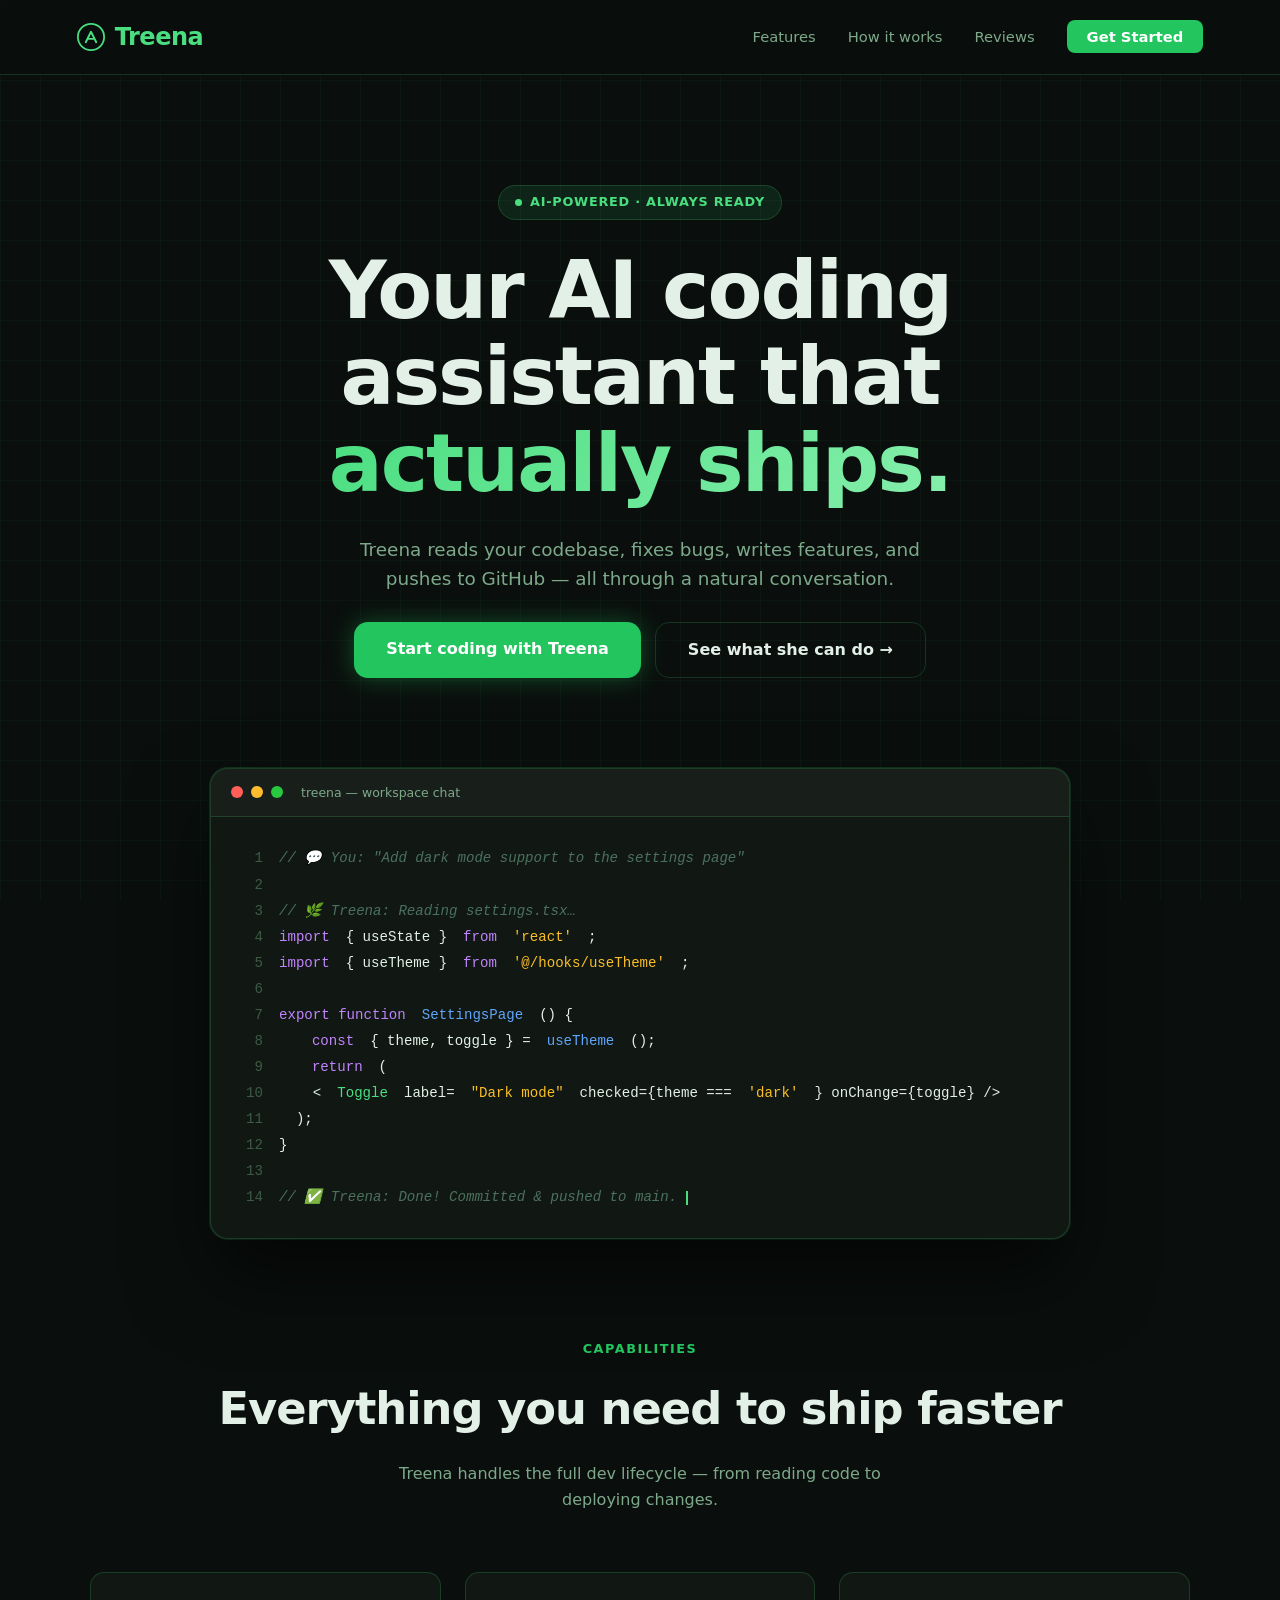
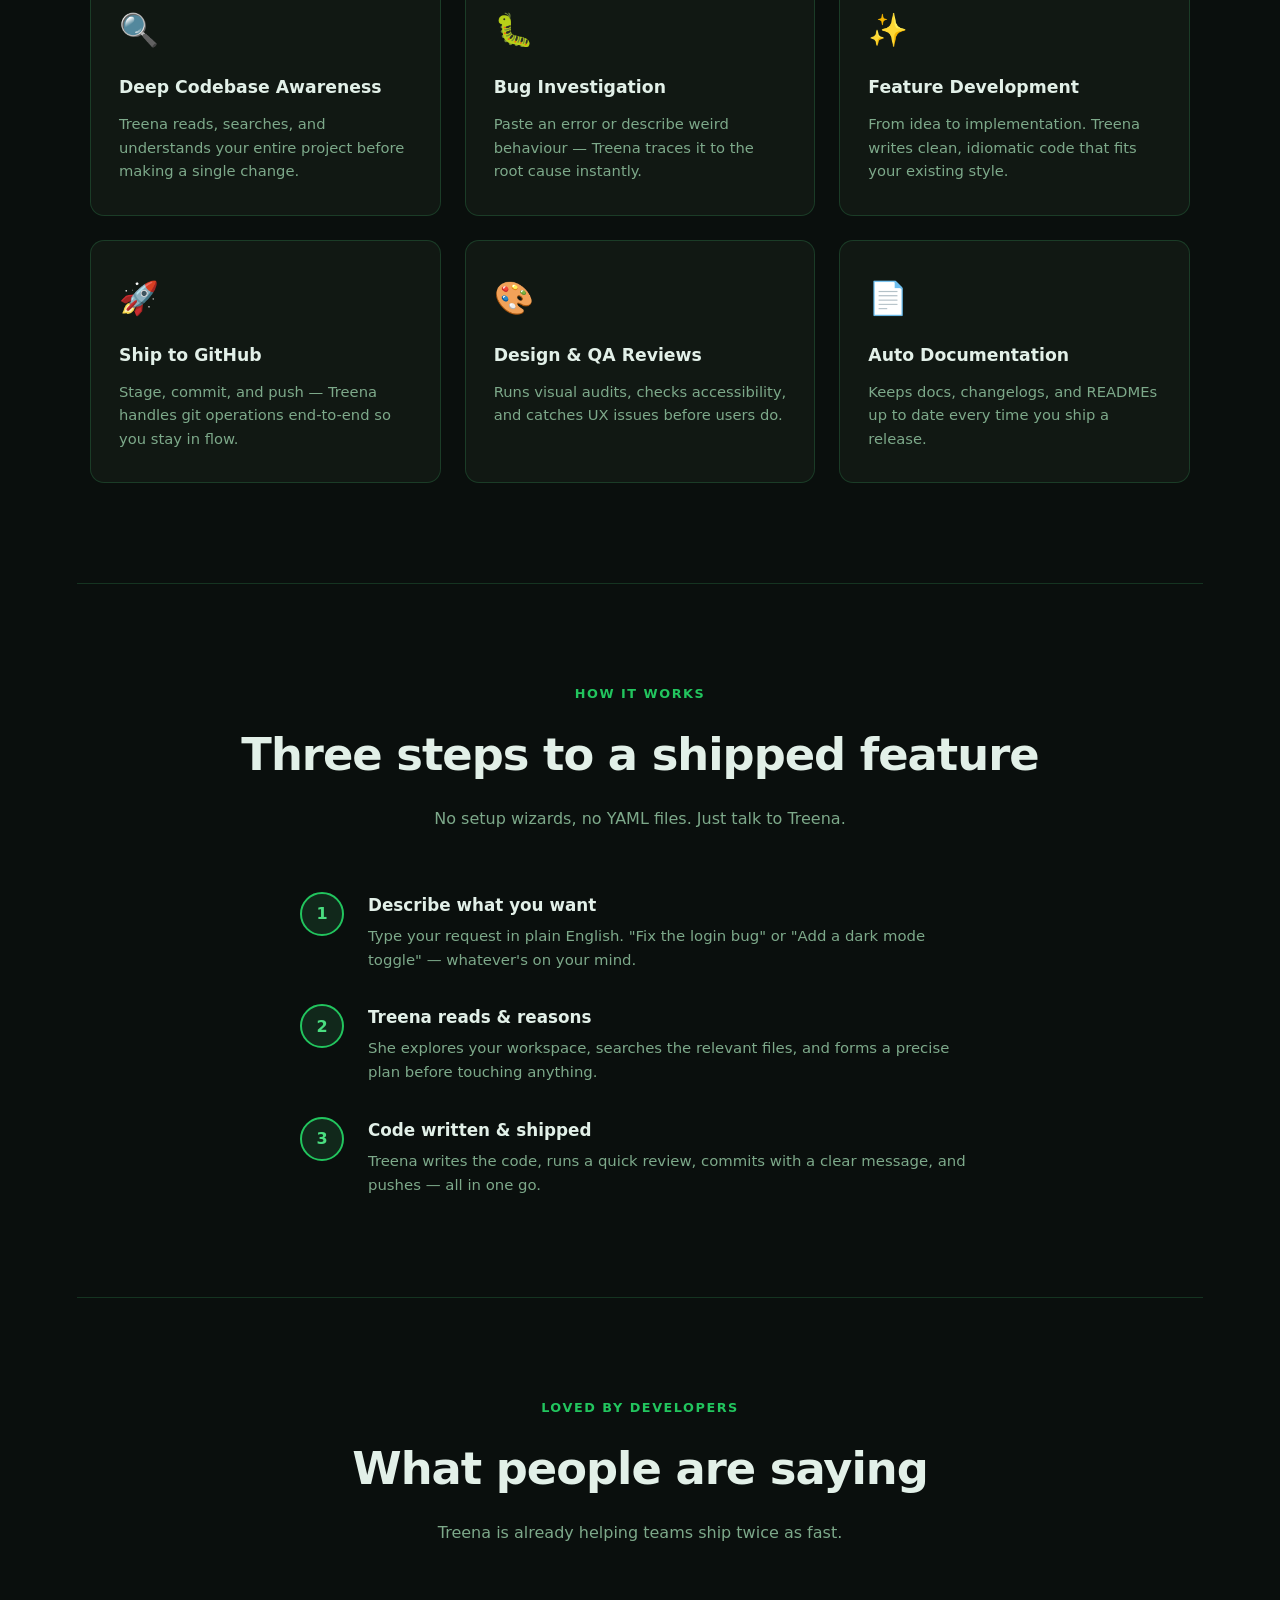
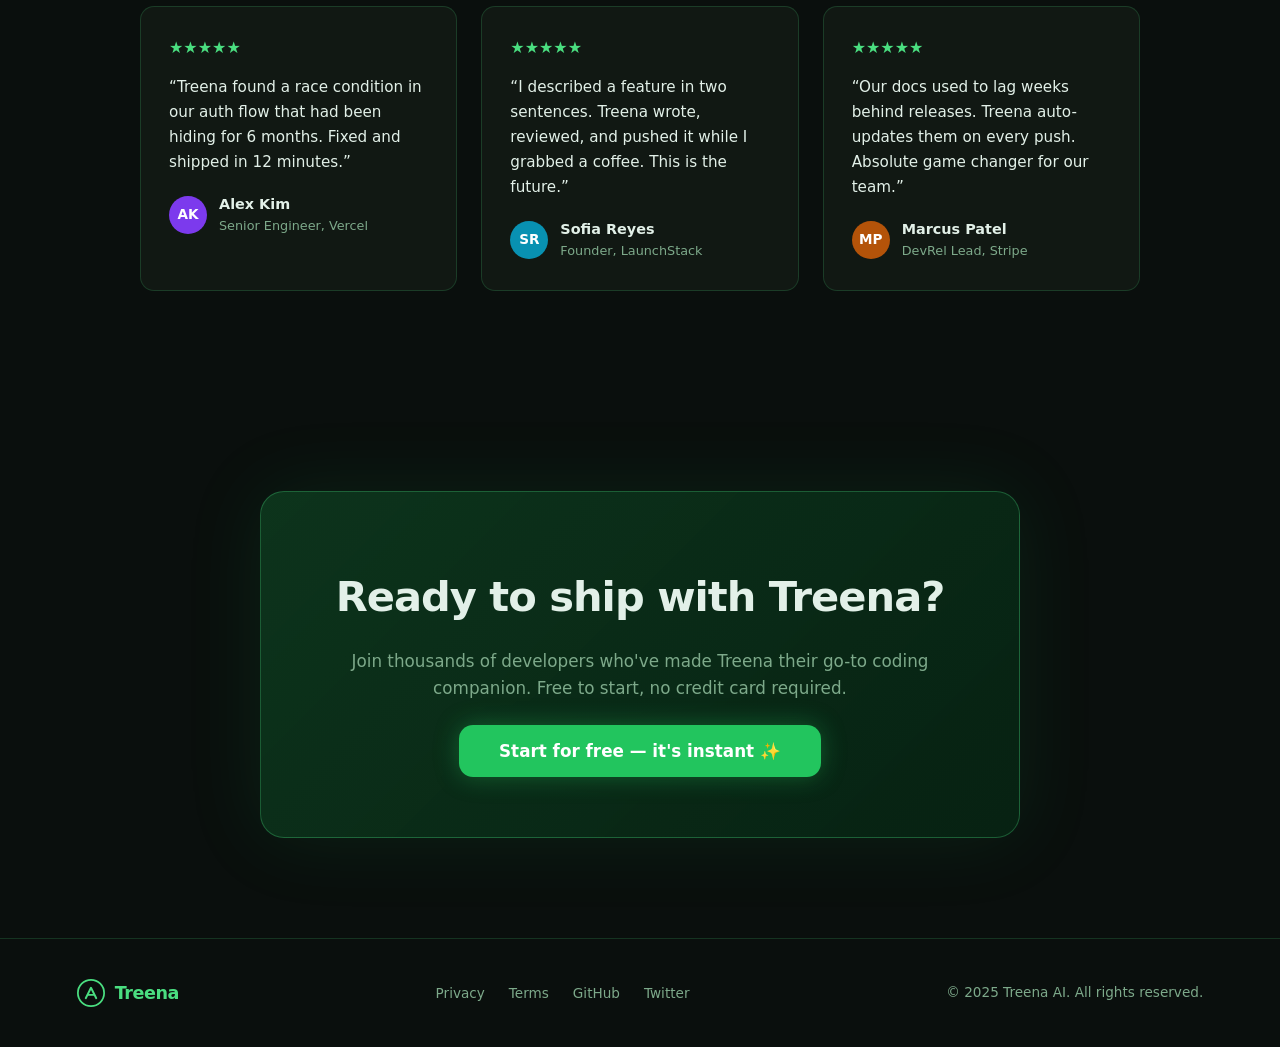
==== index.html @ bf53369d "treena: auto-save before session end" ====
<!DOCTYPE html>
<html lang="en">
<head>
  <meta charset="UTF-8" />
  <meta name="viewport" content="width=device-width, initial-scale=1.0" />
  <title>Treena — Your AI Coding Assistant</title>
  <style>
    /* ── Reset & Base ── */
    *, *::before, *::after { box-sizing: border-box; margin: 0; padding: 0; }

    :root {
      --green-400: #4ade80;
      --green-500: #22c55e;
      --green-600: #16a34a;
      --green-900: #052e16;
      --bg:        #0a0f0d;
      --surface:   #111813;
      --border:    rgba(74, 222, 128, 0.18);
      --text:      #e2f0e8;
      --muted:     #7da98a;
      --radius:    14px;
    }

    html { scroll-behavior: smooth; }

    body {
      font-family: 'Segoe UI', system-ui, -apple-system, sans-serif;
      background: var(--bg);
      color: var(--text);
      line-height: 1.6;
      overflow-x: hidden;
    }

    /* ── Animated background grid ── */
    body::before {
      content: '';
      position: fixed;
      inset: 0;
      background-image:
        linear-gradient(rgba(74,222,128,.04) 1px, transparent 1px),
        linear-gradient(90deg, rgba(74,222,128,.04) 1px, transparent 1px);
      background-size: 40px 40px;
      pointer-events: none;
      z-index: 0;
    }

    /* ── NAV ── */
    nav {
      position: sticky;
      top: 0;
      z-index: 100;
      display: flex;
      align-items: center;
      justify-content: space-between;
      padding: 18px 6vw;
      background: rgba(10,15,13,.85);
      backdrop-filter: blur(14px);
      border-bottom: 1px solid var(--border);
    }

    .logo {
      font-size: 1.5rem;
      font-weight: 800;
      letter-spacing: -0.5px;
      color: var(--green-400);
      display: flex;
      align-items: center;
      gap: 10px;
    }
    .logo svg { width: 28px; height: 28px; }

    nav ul {
      list-style: none;
      display: flex;
      gap: 2rem;
    }
    nav ul a {
      color: var(--muted);
      text-decoration: none;
      font-size: .92rem;
      transition: color .2s;
    }
    nav ul a:hover { color: var(--green-400); }

    .nav-cta {
      background: var(--green-500);
      color: #fff !important;
      padding: 8px 20px;
      border-radius: 8px;
      font-weight: 600;
      transition: background .2s !important;
    }
    .nav-cta:hover { background: var(--green-600) !important; color: #fff !important; }

    /* ── HERO ── */
    .hero {
      position: relative;
      z-index: 1;
      display: flex;
      flex-direction: column;
      align-items: center;
      text-align: center;
      padding: 110px 6vw 90px;
      gap: 28px;
    }

    .badge {
      display: inline-flex;
      align-items: center;
      gap: 8px;
      background: rgba(74,222,128,.1);
      border: 1px solid var(--border);
      color: var(--green-400);
      font-size: .8rem;
      font-weight: 600;
      letter-spacing: .06em;
      text-transform: uppercase;
      padding: 6px 16px;
      border-radius: 999px;
    }
    .badge-dot {
      width: 7px; height: 7px;
      background: var(--green-400);
      border-radius: 50%;
      animation: pulse 2s infinite;
    }

    @keyframes pulse {
      0%,100% { opacity: 1; transform: scale(1); }
      50%      { opacity: .5; transform: scale(1.4); }
    }

    h1 {
      font-size: clamp(2.6rem, 7vw, 5rem);
      font-weight: 900;
      line-height: 1.08;
      letter-spacing: -2px;
      max-width: 820px;
    }

    h1 .highlight {
      background: linear-gradient(135deg, var(--green-400), #86efac);
      -webkit-background-clip: text;
      -webkit-text-fill-color: transparent;
      background-clip: text;
    }

    .hero-sub {
      max-width: 560px;
      color: var(--muted);
      font-size: 1.15rem;
    }

    .hero-actions {
      display: flex;
      gap: 14px;
      flex-wrap: wrap;
      justify-content: center;
    }

    .btn-primary {
      background: var(--green-500);
      color: #fff;
      padding: 14px 32px;
      border-radius: var(--radius);
      font-size: 1rem;
      font-weight: 700;
      text-decoration: none;
      border: none;
      cursor: pointer;
      transition: background .2s, transform .15s;
      box-shadow: 0 0 24px rgba(34,197,94,.35);
    }
    .btn-primary:hover { background: var(--green-600); transform: translateY(-2px); }

    .btn-ghost {
      background: transparent;
      color: var(--text);
      padding: 14px 32px;
      border-radius: var(--radius);
      font-size: 1rem;
      font-weight: 600;
      text-decoration: none;
      border: 1px solid var(--border);
      cursor: pointer;
      transition: border-color .2s, color .2s;
    }
    .btn-ghost:hover { border-color: var(--green-400); color: var(--green-400); }

    /* ── CODE WINDOW ── */
    .code-window {
      position: relative;
      z-index: 1;
      margin: 0 6vw;
      background: var(--surface);
      border: 1px solid var(--border);
      border-radius: 18px;
      overflow: hidden;
      box-shadow: 0 40px 80px rgba(0,0,0,.6), 0 0 0 1px var(--border);
      max-width: 860px;
      margin-inline: auto;
    }

    .window-bar {
      display: flex;
      align-items: center;
      gap: 8px;
      padding: 14px 20px;
      background: rgba(255,255,255,.03);
      border-bottom: 1px solid var(--border);
    }
    .dot { width: 12px; height: 12px; border-radius: 50%; }
    .dot-red    { background: #ff5f57; }
    .dot-yellow { background: #febc2e; }
    .dot-green  { background: #28c840; }
    .window-title {
      margin-left: 10px;
      font-size: .78rem;
      color: var(--muted);
    }

    .code-body {
      padding: 28px 32px;
      font-family: 'Fira Code', 'Cascadia Code', 'Courier New', monospace;
      font-size: .88rem;
      line-height: 1.85;
      overflow-x: auto;
    }

    .line { display: flex; gap: 16px; }
    .ln   { color: #3d5a45; min-width: 20px; text-align: right; user-select: none; }
    .kw   { color: #c084fc; }
    .fn   { color: #60a5fa; }
    .str  { color: #fbbf24; }
    .cm   { color: #4b7060; font-style: italic; }
    .gr   { color: var(--green-400); }
    .tx   { color: var(--text); }

    /* Typing cursor on last line */
    .cursor {
      display: inline-block;
      width: 2px;
      height: 1em;
      background: var(--green-400);
      vertical-align: text-bottom;
      animation: blink .9s step-end infinite;
    }
    @keyframes blink { 0%,100%{opacity:1} 50%{opacity:0} }

    /* ── FEATURES ── */
    .section {
      position: relative;
      z-index: 1;
      padding: 100px 6vw;
    }

    .section-label {
      text-align: center;
      font-size: .8rem;
      font-weight: 700;
      letter-spacing: .12em;
      text-transform: uppercase;
      color: var(--green-500);
      margin-bottom: 14px;
    }

    h2 {
      text-align: center;
      font-size: clamp(1.8rem, 4vw, 2.8rem);
      font-weight: 800;
      letter-spacing: -1px;
      margin-bottom: 16px;
    }

    .section-sub {
      text-align: center;
      color: var(--muted);
      max-width: 520px;
      margin: 0 auto 60px;
    }

    .features-grid {
      display: grid;
      grid-template-columns: repeat(auto-fit, minmax(260px, 1fr));
      gap: 24px;
      max-width: 1100px;
      margin: 0 auto;
    }

    .card {
      background: var(--surface);
      border: 1px solid var(--border);
      border-radius: var(--radius);
      padding: 32px 28px;
      transition: border-color .25s, transform .25s;
    }
    .card:hover {
      border-color: rgba(74,222,128,.45);
      transform: translateY(-4px);
    }

    .card-icon {
      font-size: 2rem;
      margin-bottom: 18px;
      display: block;
    }

    .card h3 {
      font-size: 1.08rem;
      font-weight: 700;
      margin-bottom: 10px;
    }

    .card p {
      color: var(--muted);
      font-size: .92rem;
    }

    /* ── HOW IT WORKS ── */
    .steps {
      display: flex;
      flex-direction: column;
      gap: 32px;
      max-width: 680px;
      margin: 0 auto;
    }

    .step {
      display: flex;
      gap: 24px;
      align-items: flex-start;
    }

    .step-num {
      flex-shrink: 0;
      width: 44px; height: 44px;
      border-radius: 50%;
      background: rgba(74,222,128,.12);
      border: 2px solid var(--green-500);
      color: var(--green-400);
      font-weight: 800;
      font-size: 1rem;
      display: flex;
      align-items: center;
      justify-content: center;
    }

    .step-content h3 { font-size: 1.05rem; font-weight: 700; margin-bottom: 6px; }
    .step-content p  { color: var(--muted); font-size: .93rem; }

    /* ── TESTIMONIALS ── */
    .testimonials-grid {
      display: grid;
      grid-template-columns: repeat(auto-fit, minmax(280px, 1fr));
      gap: 24px;
      max-width: 1000px;
      margin: 0 auto;
    }

    .testimonial {
      background: var(--surface);
      border: 1px solid var(--border);
      border-radius: var(--radius);
      padding: 28px;
    }

    .stars { color: var(--green-400); font-size: 1rem; margin-bottom: 14px; }

    .testimonial q {
      color: var(--text);
      font-size: .95rem;
      line-height: 1.65;
      display: block;
      margin-bottom: 18px;
    }

    .author {
      display: flex;
      align-items: center;
      gap: 12px;
    }

    .avatar {
      width: 38px; height: 38px;
      border-radius: 50%;
      display: flex;
      align-items: center;
      justify-content: center;
      font-weight: 700;
      font-size: .85rem;
      flex-shrink: 0;
    }
    .av-a { background: #7c3aed; color: #fff; }
    .av-b { background: #0891b2; color: #fff; }
    .av-c { background: #b45309; color: #fff; }

    .author-info .name  { font-weight: 700; font-size: .9rem; }
    .author-info .role  { color: var(--muted); font-size: .8rem; }

    /* ── CTA BANNER ── */
    .cta-section {
      position: relative;
      z-index: 1;
      padding: 100px 6vw;
    }

    .cta-box {
      background: linear-gradient(135deg, rgba(22,163,74,.25), rgba(5,46,22,.6));
      border: 1px solid rgba(74,222,128,.3);
      border-radius: 24px;
      padding: 72px 48px;
      text-align: center;
      max-width: 760px;
      margin: 0 auto;
      box-shadow: 0 0 80px rgba(34,197,94,.1);
    }

    .cta-box h2 {
      font-size: clamp(1.8rem, 4vw, 2.6rem);
      margin-bottom: 18px;
    }

    .cta-box p { color: var(--muted); margin-bottom: 36px; font-size: 1.05rem; }

    /* ── FOOTER ── */
    footer {
      position: relative;
      z-index: 1;
      border-top: 1px solid var(--border);
      padding: 40px 6vw;
      display: flex;
      align-items: center;
      justify-content: space-between;
      flex-wrap: wrap;
      gap: 16px;
    }

    footer .logo { font-size: 1.1rem; }
    footer p { color: var(--muted); font-size: .85rem; }

    .footer-links {
      display: flex;
      gap: 1.5rem;
      list-style: none;
    }
    .footer-links a { color: var(--muted); text-decoration: none; font-size: .85rem; }
    .footer-links a:hover { color: var(--green-400); }

    /* ── Divider ── */
    .divider {
      height: 1px;
      background: var(--border);
      margin: 0 6vw;
      position: relative;
      z-index: 1;
    }

    /* ── Responsive ── */
    @media (max-width: 600px) {
      nav ul { display: none; }
      .cta-box { padding: 48px 24px; }
      .step { flex-direction: column; gap: 12px; }
    }
  </style>
</head>
<body>

  <!-- NAV -->
  <nav>
    <div class="logo">
      <svg viewBox="0 0 32 32" fill="none" xmlns="http://www.w3.org/2000/svg">
        <circle cx="16" cy="16" r="15" stroke="#4ade80" stroke-width="2"/>
        <path d="M10 22 L16 10 L22 22" stroke="#4ade80" stroke-width="2.2" stroke-linecap="round" stroke-linejoin="round"/>
        <path d="M12.5 18 H19.5" stroke="#4ade80" stroke-width="2" stroke-linecap="round"/>
      </svg>
      Treena
    </div>
    <ul>
      <li><a href="#features">Features</a></li>
      <li><a href="#how">How it works</a></li>
      <li><a href="#testimonials">Reviews</a></li>
      <li><a href="#cta" class="nav-cta">Get Started</a></li>
    </ul>
  </nav>

  <!-- HERO -->
  <section class="hero">
    <div class="badge">
      <span class="badge-dot"></span>
      AI-Powered · Always Ready
    </div>

    <h1>
      Your AI coding<br/>
      assistant that<br/>
      <span class="highlight">actually ships.</span>
    </h1>

    <p class="hero-sub">
      Treena reads your codebase, fixes bugs, writes features, and pushes to GitHub — all through a natural conversation.
    </p>

    <div class="hero-actions">
      <a href="#cta" class="btn-primary">Start coding with Treena</a>
      <a href="#features" class="btn-ghost">See what she can do →</a>
    </div>
  </section>

  <!-- CODE WINDOW -->
  <div class="code-window">
    <div class="window-bar">
      <span class="dot dot-red"></span>
      <span class="dot dot-yellow"></span>
      <span class="dot dot-green"></span>
      <span class="window-title">treena — workspace chat</span>
    </div>
    <div class="code-body">
      <div class="line"><span class="ln">1</span><span class="cm">// 💬 You: "Add dark mode support to the settings page"</span></div>
      <div class="line"><span class="ln">2</span><span class="tx">&nbsp;</span></div>
      <div class="line"><span class="ln">3</span><span class="cm">// 🌿 Treena: Reading settings.tsx…</span></div>
      <div class="line"><span class="ln">4</span><span class="kw">import </span><span class="tx">{ useState } </span><span class="kw">from </span><span class="str">'react'</span><span class="tx">;</span></div>
      <div class="line"><span class="ln">5</span><span class="kw">import </span><span class="tx">{ useTheme } </span><span class="kw">from </span><span class="str">'@/hooks/useTheme'</span><span class="tx">;</span></div>
      <div class="line"><span class="ln">6</span><span class="tx">&nbsp;</span></div>
      <div class="line"><span class="ln">7</span><span class="kw">export function </span><span class="fn">SettingsPage</span><span class="tx">() {</span></div>
      <div class="line"><span class="ln">8</span><span class="tx">&nbsp;&nbsp;</span><span class="kw">const </span><span class="tx">{ theme, toggle } = </span><span class="fn">useTheme</span><span class="tx">();</span></div>
      <div class="line"><span class="ln">9</span><span class="tx">&nbsp;&nbsp;</span><span class="kw">return </span><span class="tx">(</span></div>
      <div class="line"><span class="ln">10</span><span class="tx">&nbsp;&nbsp;&nbsp;&nbsp;&lt;</span><span class="gr">Toggle</span><span class="tx"> label=</span><span class="str">"Dark mode"</span><span class="tx"> checked={theme === </span><span class="str">'dark'</span><span class="tx">} onChange={toggle} /&gt;</span></div>
      <div class="line"><span class="ln">11</span><span class="tx">&nbsp;&nbsp;);</span></div>
      <div class="line"><span class="ln">12</span><span class="tx">}</span></div>
      <div class="line"><span class="ln">13</span><span class="tx">&nbsp;</span></div>
      <div class="line"><span class="ln">14</span><span class="cm">// ✅ Treena: Done! Committed & pushed to main. <span class="cursor"></span></span></div>
    </div>
  </div>

  <!-- FEATURES -->
  <section class="section" id="features">
    <div class="section-label">Capabilities</div>
    <h2>Everything you need to ship faster</h2>
    <p class="section-sub">Treena handles the full dev lifecycle — from reading code to deploying changes.</p>

    <div class="features-grid">
      <div class="card">
        <span class="card-icon">🔍</span>
        <h3>Deep Codebase Awareness</h3>
        <p>Treena reads, searches, and understands your entire project before making a single change.</p>
      </div>
      <div class="card">
        <span class="card-icon">🐛</span>
        <h3>Bug Investigation</h3>
        <p>Paste an error or describe weird behaviour — Treena traces it to the root cause instantly.</p>
      </div>
      <div class="card">
        <span class="card-icon">✨</span>
        <h3>Feature Development</h3>
        <p>From idea to implementation. Treena writes clean, idiomatic code that fits your existing style.</p>
      </div>
      <div class="card">
        <span class="card-icon">🚀</span>
        <h3>Ship to GitHub</h3>
        <p>Stage, commit, and push — Treena handles git operations end-to-end so you stay in flow.</p>
      </div>
      <div class="card">
        <span class="card-icon">🎨</span>
        <h3>Design & QA Reviews</h3>
        <p>Runs visual audits, checks accessibility, and catches UX issues before users do.</p>
      </div>
      <div class="card">
        <span class="card-icon">📄</span>
        <h3>Auto Documentation</h3>
        <p>Keeps docs, changelogs, and READMEs up to date every time you ship a release.</p>
      </div>
    </div>
  </section>

  <div class="divider"></div>

  <!-- HOW IT WORKS -->
  <section class="section" id="how">
    <div class="section-label">How it works</div>
    <h2>Three steps to a shipped feature</h2>
    <p class="section-sub">No setup wizards, no YAML files. Just talk to Treena.</p>

    <div class="steps">
      <div class="step">
        <div class="step-num">1</div>
        <div class="step-content">
          <h3>Describe what you want</h3>
          <p>Type your request in plain English. "Fix the login bug" or "Add a dark mode toggle" — whatever's on your mind.</p>
        </div>
      </div>
      <div class="step">
        <div class="step-num">2</div>
        <div class="step-content">
          <h3>Treena reads & reasons</h3>
          <p>She explores your workspace, searches the relevant files, and forms a precise plan before touching anything.</p>
        </div>
      </div>
      <div class="step">
        <div class="step-num">3</div>
        <div class="step-content">
          <h3>Code written & shipped</h3>
          <p>Treena writes the code, runs a quick review, commits with a clear message, and pushes — all in one go.</p>
        </div>
      </div>
    </div>
  </section>

  <div class="divider"></div>

  <!-- TESTIMONIALS -->
  <section class="section" id="testimonials">
    <div class="section-label">Loved by developers</div>
    <h2>What people are saying</h2>
    <p class="section-sub">Treena is already helping teams ship twice as fast.</p>

    <div class="testimonials-grid">
      <div class="testimonial">
        <div class="stars">★★★★★</div>
        <q>Treena found a race condition in our auth flow that had been hiding for 6 months. Fixed and shipped in 12 minutes.</q>
        <div class="author">
          <div class="avatar av-a">AK</div>
          <div class="author-info">
            <div class="name">Alex Kim</div>
            <div class="role">Senior Engineer, Vercel</div>
          </div>
        </div>
      </div>
      <div class="testimonial">
        <div class="stars">★★★★★</div>
        <q>I described a feature in two sentences. Treena wrote, reviewed, and pushed it while I grabbed a coffee. This is the future.</q>
        <div class="author">
          <div class="avatar av-b">SR</div>
          <div class="author-info">
            <div class="name">Sofia Reyes</div>
            <div class="role">Founder, LaunchStack</div>
          </div>
        </div>
      </div>
      <div class="testimonial">
        <div class="stars">★★★★★</div>
        <q>Our docs used to lag weeks behind releases. Treena auto-updates them on every push. Absolute game changer for our team.</q>
        <div class="author">
          <div class="avatar av-c">MP</div>
          <div class="author-info">
            <div class="name">Marcus Patel</div>
            <div class="role">DevRel Lead, Stripe</div>
          </div>
        </div>
      </div>
    </div>
  </section>

  <!-- CTA -->
  <section class="cta-section" id="cta">
    <div class="cta-box">
      <h2>Ready to ship with Treena?</h2>
      <p>Join thousands of developers who've made Treena their go-to coding companion. Free to start, no credit card required.</p>
      <a href="#" class="btn-primary" style="font-size:1.05rem; padding: 16px 40px;">
        Start for free — it's instant ✨
      </a>
    </div>
  </section>

  <!-- FOOTER -->
  <footer>
    <div class="logo">
      <svg viewBox="0 0 32 32" fill="none" xmlns="http://www.w3.org/2000/svg">
        <circle cx="16" cy="16" r="15" stroke="#4ade80" stroke-width="2"/>
        <path d="M10 22 L16 10 L22 22" stroke="#4ade80" stroke-width="2.2" stroke-linecap="round" stroke-linejoin="round"/>
        <path d="M12.5 18 H19.5" stroke="#4ade80" stroke-width="2" stroke-linecap="round"/>
      </svg>
      Treena
    </div>
    <ul class="footer-links">
      <li><a href="#">Privacy</a></li>
      <li><a href="#">Terms</a></li>
      <li><a href="#">GitHub</a></li>
      <li><a href="#">Twitter</a></li>
    </ul>
    <p>© 2025 Treena AI. All rights reserved.</p>
  </footer>

</body>
</html>
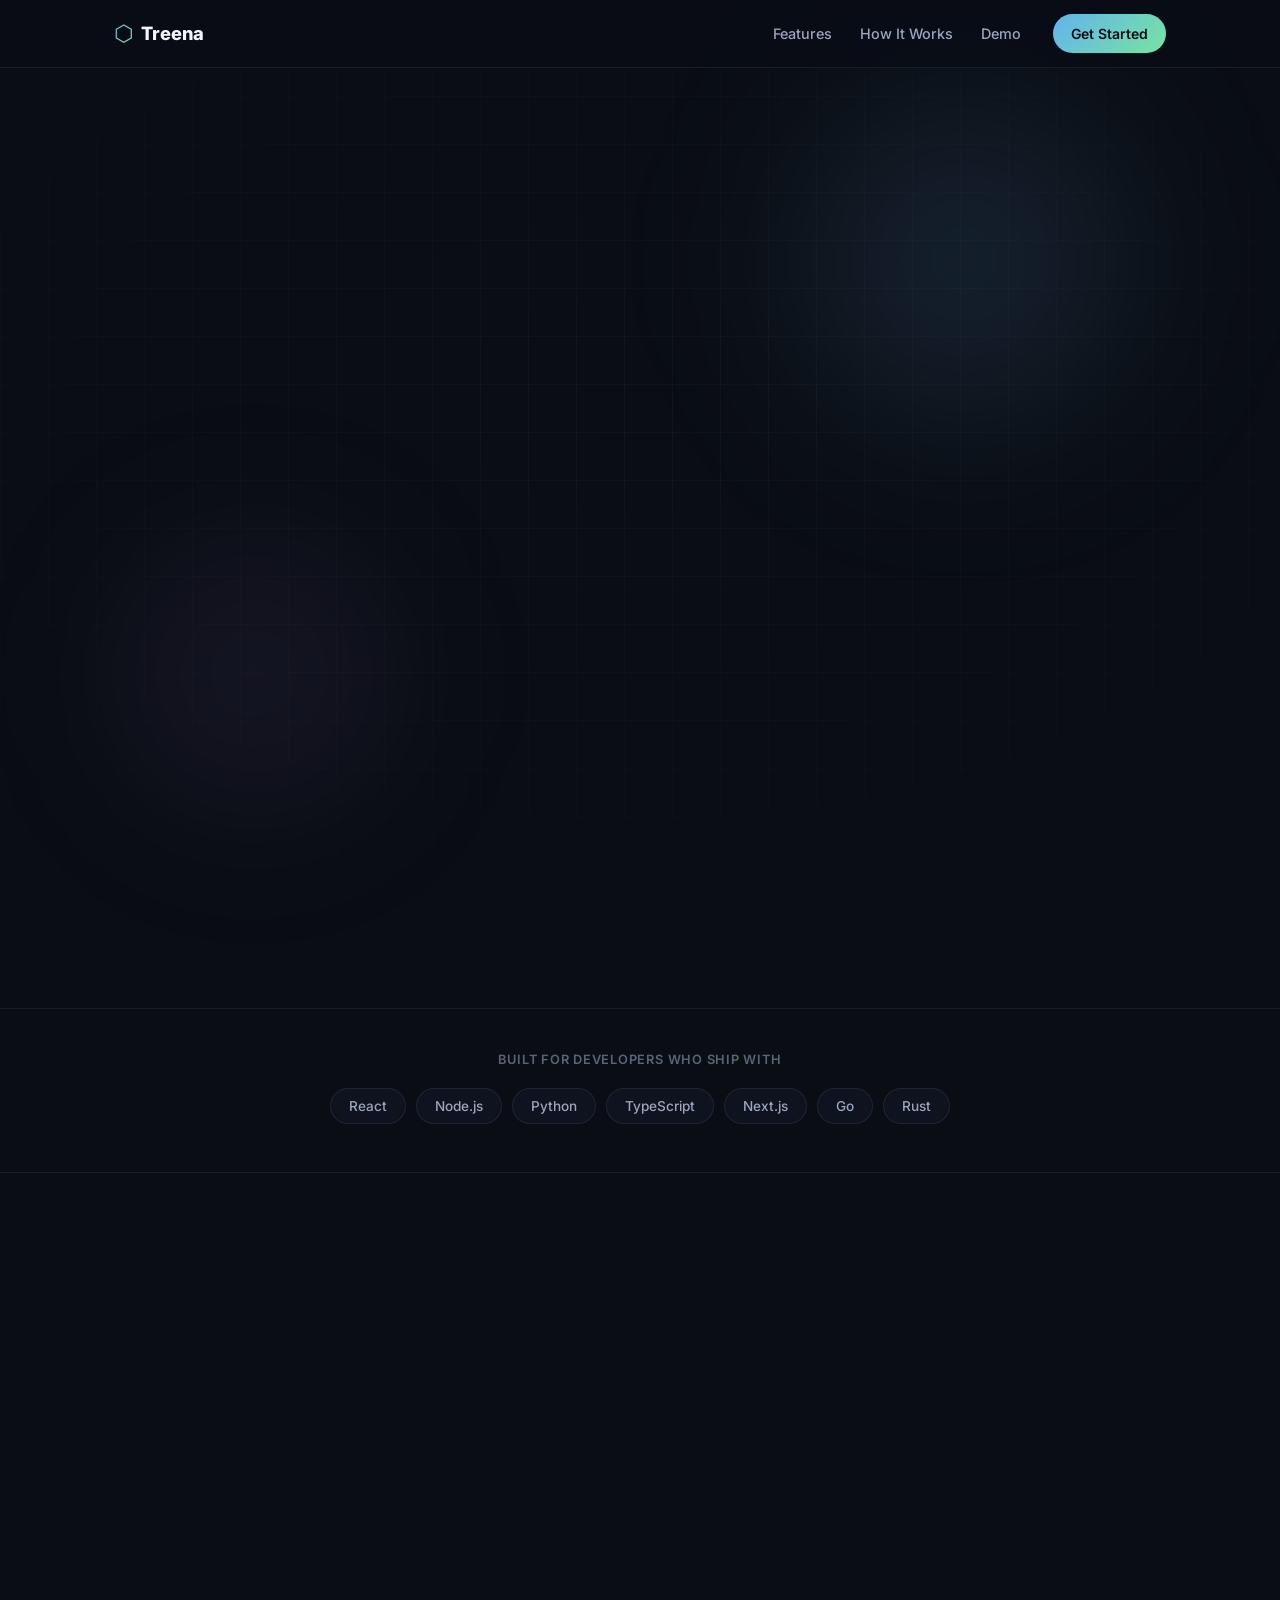
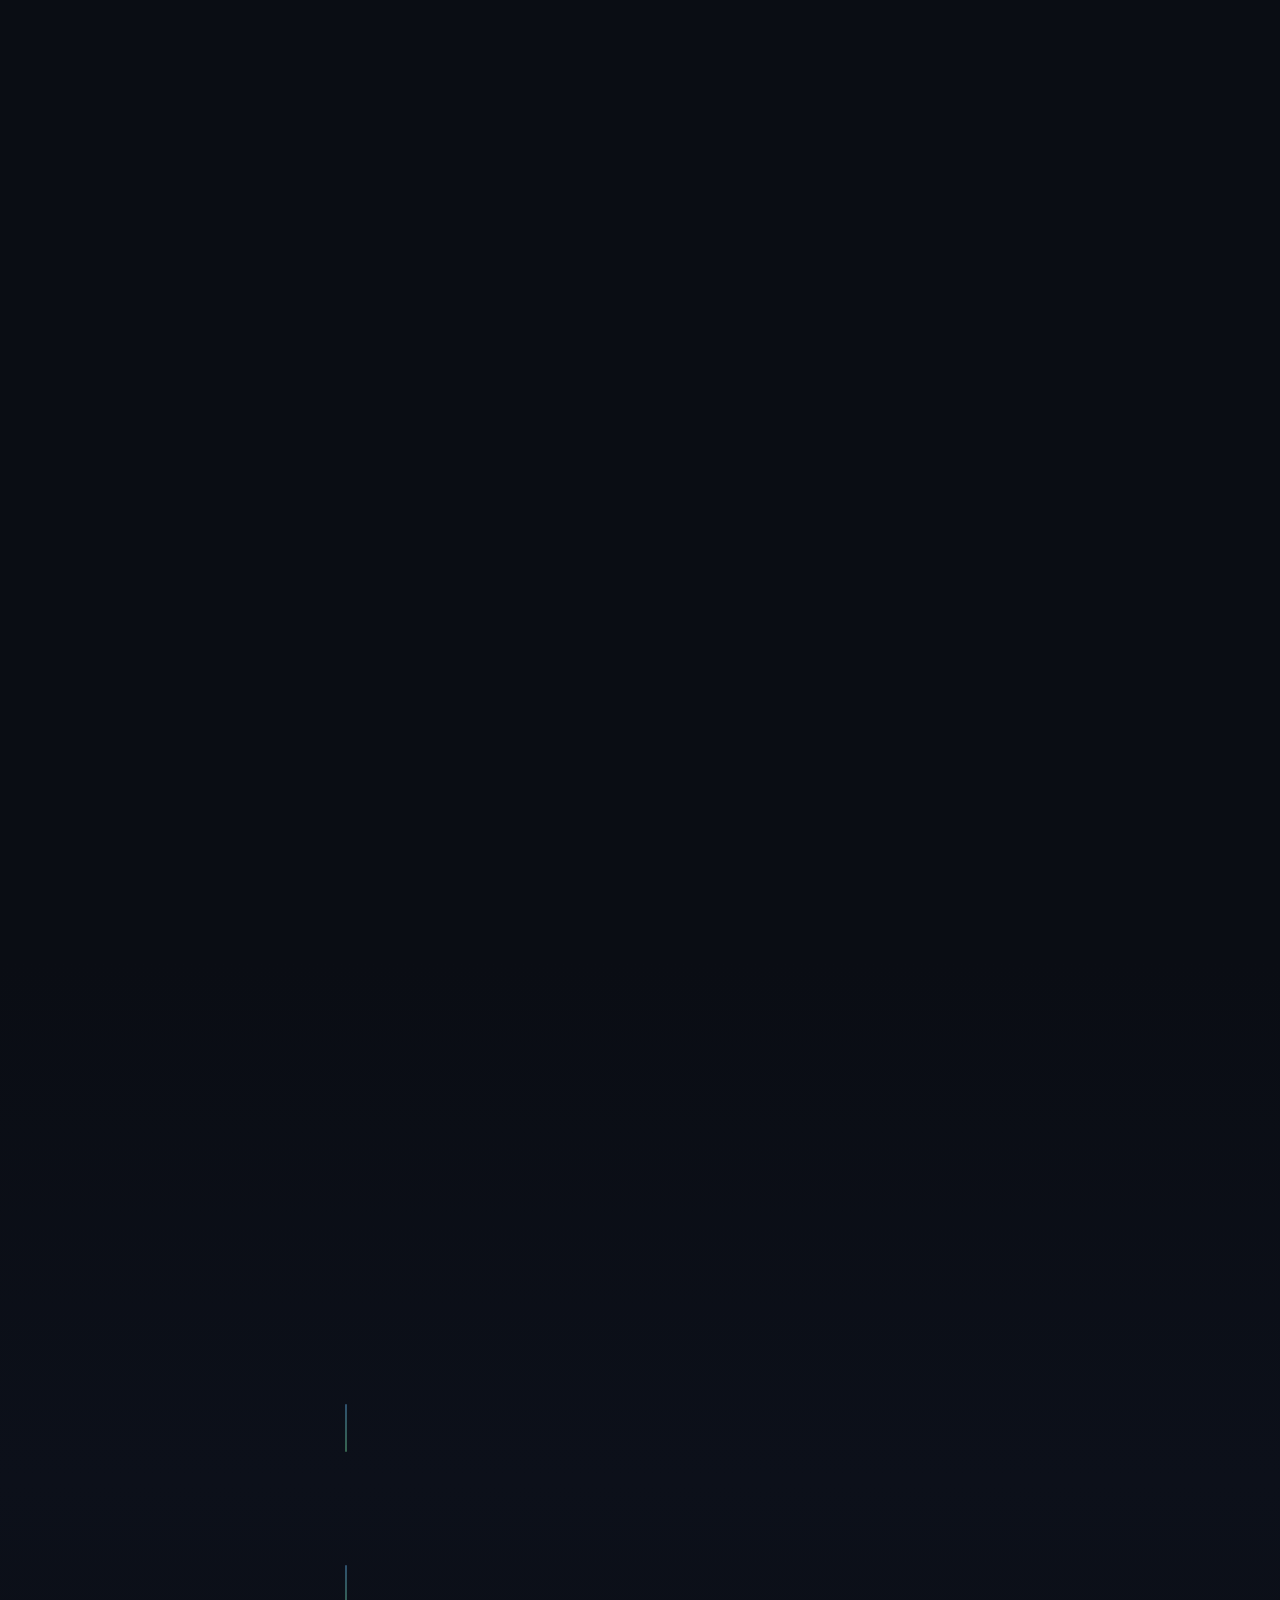
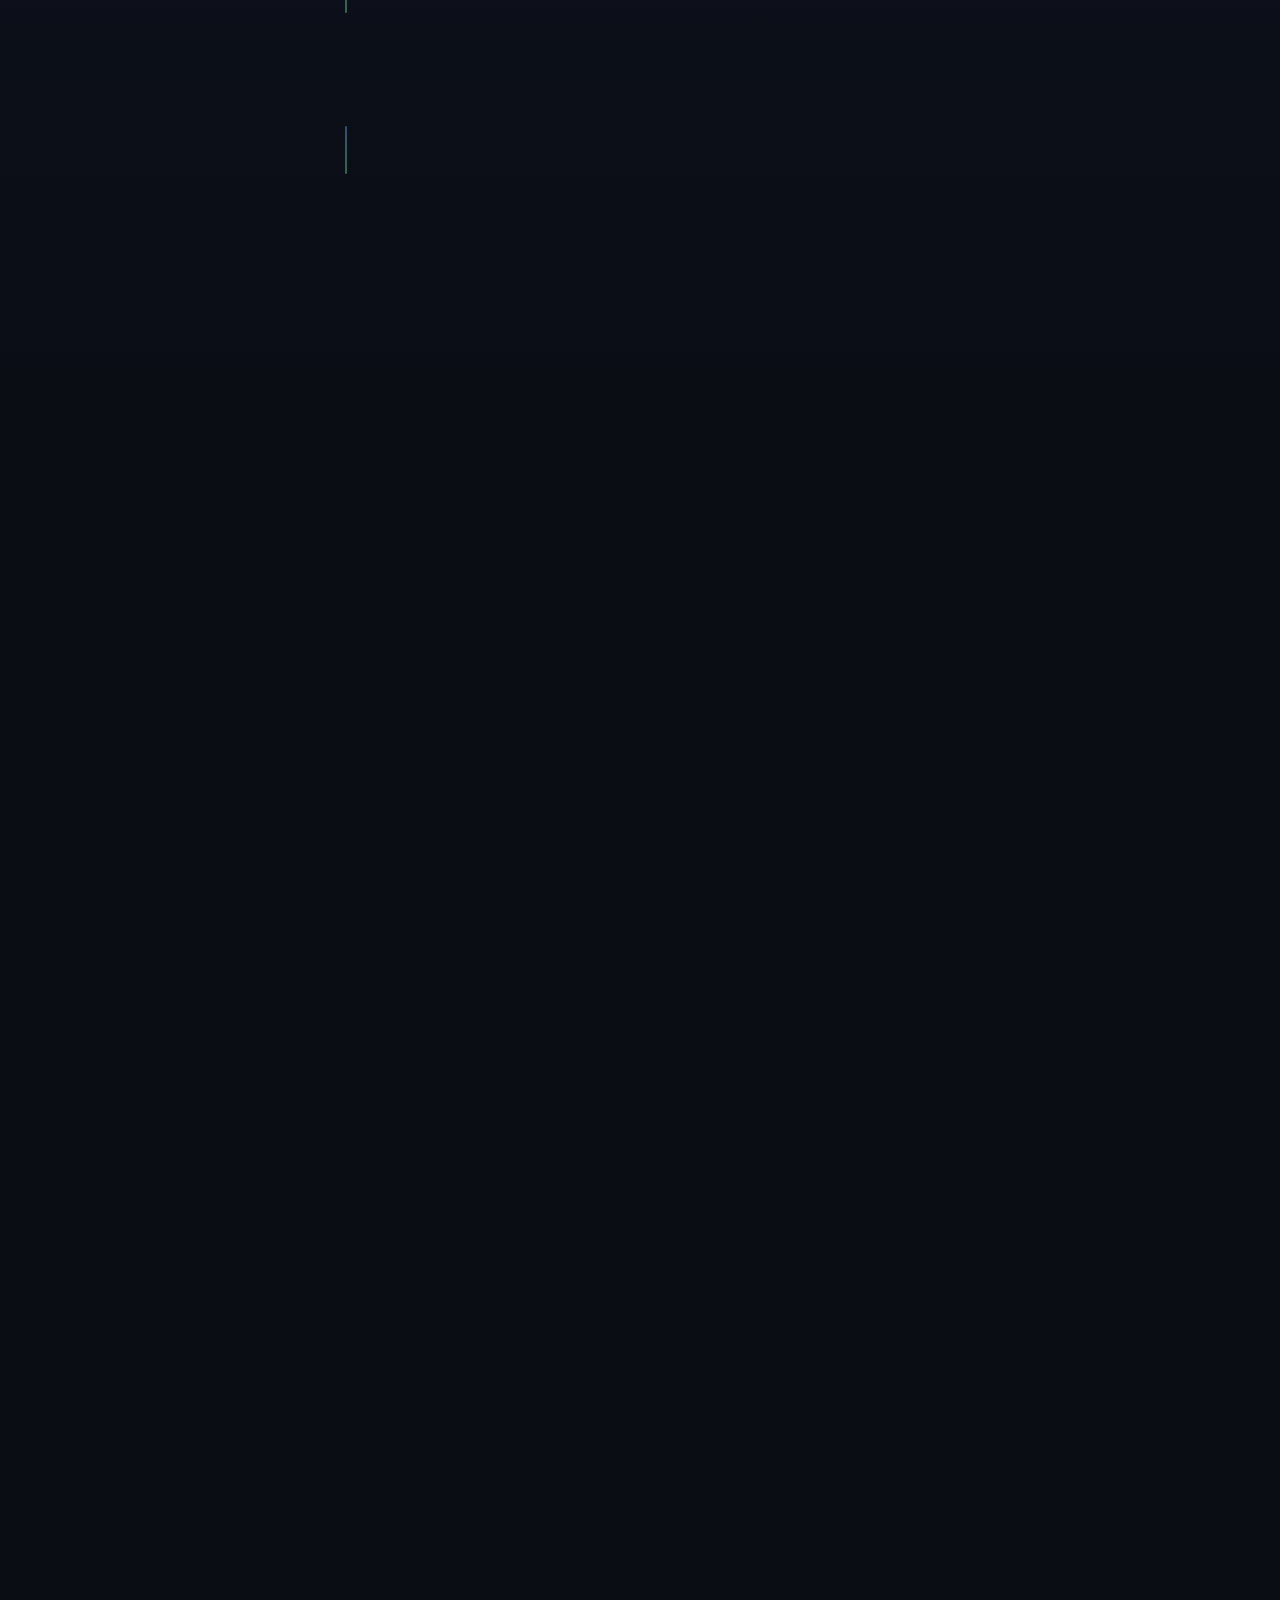
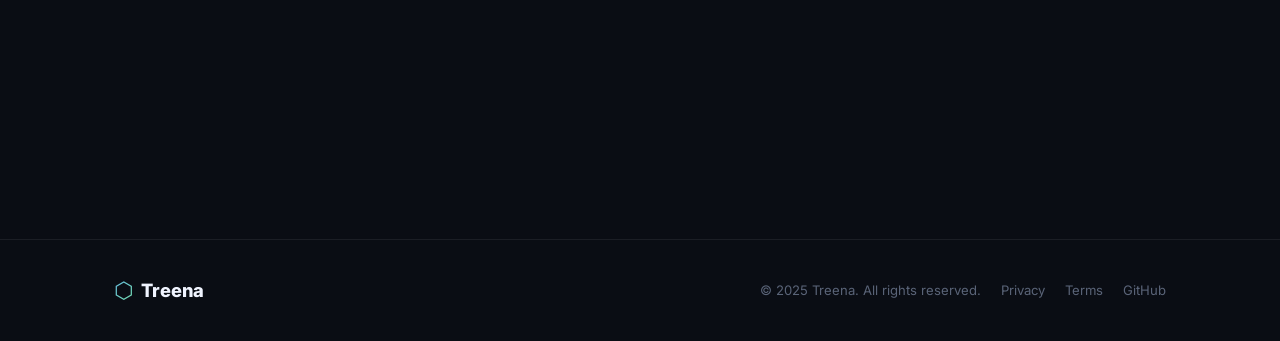
==== commit 4dee5aa9: "feat-treena-landing-page" ====
--- a/index.html
+++ b/index.html
@@ -4,681 +4,283 @@
   <meta charset="UTF-8" />
   <meta name="viewport" content="width=device-width, initial-scale=1.0" />
   <title>Treena — Your AI Coding Assistant</title>
-  <style>
-    /* ── Reset & Base ── */
-    *, *::before, *::after { box-sizing: border-box; margin: 0; padding: 0; }
-
-    :root {
-      --green-400: #4ade80;
-      --green-500: #22c55e;
-      --green-600: #16a34a;
-      --green-900: #052e16;
-      --bg:        #0a0f0d;
-      --surface:   #111813;
-      --border:    rgba(74, 222, 128, 0.18);
-      --text:      #e2f0e8;
-      --muted:     #7da98a;
-      --radius:    14px;
-    }
-
-    html { scroll-behavior: smooth; }
-
-    body {
-      font-family: 'Segoe UI', system-ui, -apple-system, sans-serif;
-      background: var(--bg);
-      color: var(--text);
-      line-height: 1.6;
-      overflow-x: hidden;
-    }
-
-    /* ── Animated background grid ── */
-    body::before {
-      content: '';
-      position: fixed;
-      inset: 0;
-      background-image:
-        linear-gradient(rgba(74,222,128,.04) 1px, transparent 1px),
-        linear-gradient(90deg, rgba(74,222,128,.04) 1px, transparent 1px);
-      background-size: 40px 40px;
-      pointer-events: none;
-      z-index: 0;
-    }
-
-    /* ── NAV ── */
-    nav {
-      position: sticky;
-      top: 0;
-      z-index: 100;
-      display: flex;
-      align-items: center;
-      justify-content: space-between;
-      padding: 18px 6vw;
-      background: rgba(10,15,13,.85);
-      backdrop-filter: blur(14px);
-      border-bottom: 1px solid var(--border);
-    }
-
-    .logo {
-      font-size: 1.5rem;
-      font-weight: 800;
-      letter-spacing: -0.5px;
-      color: var(--green-400);
-      display: flex;
-      align-items: center;
-      gap: 10px;
-    }
-    .logo svg { width: 28px; height: 28px; }
-
-    nav ul {
-      list-style: none;
-      display: flex;
-      gap: 2rem;
-    }
-    nav ul a {
-      color: var(--muted);
-      text-decoration: none;
-      font-size: .92rem;
-      transition: color .2s;
-    }
-    nav ul a:hover { color: var(--green-400); }
-
-    .nav-cta {
-      background: var(--green-500);
-      color: #fff !important;
-      padding: 8px 20px;
-      border-radius: 8px;
-      font-weight: 600;
-      transition: background .2s !important;
-    }
-    .nav-cta:hover { background: var(--green-600) !important; color: #fff !important; }
-
-    /* ── HERO ── */
-    .hero {
-      position: relative;
-      z-index: 1;
-      display: flex;
-      flex-direction: column;
-      align-items: center;
-      text-align: center;
-      padding: 110px 6vw 90px;
-      gap: 28px;
-    }
-
-    .badge {
-      display: inline-flex;
-      align-items: center;
-      gap: 8px;
-      background: rgba(74,222,128,.1);
-      border: 1px solid var(--border);
-      color: var(--green-400);
-      font-size: .8rem;
-      font-weight: 600;
-      letter-spacing: .06em;
-      text-transform: uppercase;
-      padding: 6px 16px;
-      border-radius: 999px;
-    }
-    .badge-dot {
-      width: 7px; height: 7px;
-      background: var(--green-400);
-      border-radius: 50%;
-      animation: pulse 2s infinite;
-    }
-
-    @keyframes pulse {
-      0%,100% { opacity: 1; transform: scale(1); }
-      50%      { opacity: .5; transform: scale(1.4); }
-    }
-
-    h1 {
-      font-size: clamp(2.6rem, 7vw, 5rem);
-      font-weight: 900;
-      line-height: 1.08;
-      letter-spacing: -2px;
-      max-width: 820px;
-    }
-
-    h1 .highlight {
-      background: linear-gradient(135deg, var(--green-400), #86efac);
-      -webkit-background-clip: text;
-      -webkit-text-fill-color: transparent;
-      background-clip: text;
-    }
-
-    .hero-sub {
-      max-width: 560px;
-      color: var(--muted);
-      font-size: 1.15rem;
-    }
-
-    .hero-actions {
-      display: flex;
-      gap: 14px;
-      flex-wrap: wrap;
-      justify-content: center;
-    }
-
-    .btn-primary {
-      background: var(--green-500);
-      color: #fff;
-      padding: 14px 32px;
-      border-radius: var(--radius);
-      font-size: 1rem;
-      font-weight: 700;
-      text-decoration: none;
-      border: none;
-      cursor: pointer;
-      transition: background .2s, transform .15s;
-      box-shadow: 0 0 24px rgba(34,197,94,.35);
-    }
-    .btn-primary:hover { background: var(--green-600); transform: translateY(-2px); }
-
-    .btn-ghost {
-      background: transparent;
-      color: var(--text);
-      padding: 14px 32px;
-      border-radius: var(--radius);
-      font-size: 1rem;
-      font-weight: 600;
-      text-decoration: none;
-      border: 1px solid var(--border);
-      cursor: pointer;
-      transition: border-color .2s, color .2s;
-    }
-    .btn-ghost:hover { border-color: var(--green-400); color: var(--green-400); }
-
-    /* ── CODE WINDOW ── */
-    .code-window {
-      position: relative;
-      z-index: 1;
-      margin: 0 6vw;
-      background: var(--surface);
-      border: 1px solid var(--border);
-      border-radius: 18px;
-      overflow: hidden;
-      box-shadow: 0 40px 80px rgba(0,0,0,.6), 0 0 0 1px var(--border);
-      max-width: 860px;
-      margin-inline: auto;
-    }
-
-    .window-bar {
-      display: flex;
-      align-items: center;
-      gap: 8px;
-      padding: 14px 20px;
-      background: rgba(255,255,255,.03);
-      border-bottom: 1px solid var(--border);
-    }
-    .dot { width: 12px; height: 12px; border-radius: 50%; }
-    .dot-red    { background: #ff5f57; }
-    .dot-yellow { background: #febc2e; }
-    .dot-green  { background: #28c840; }
-    .window-title {
-      margin-left: 10px;
-      font-size: .78rem;
-      color: var(--muted);
-    }
-
-    .code-body {
-      padding: 28px 32px;
-      font-family: 'Fira Code', 'Cascadia Code', 'Courier New', monospace;
-      font-size: .88rem;
-      line-height: 1.85;
-      overflow-x: auto;
-    }
-
-    .line { display: flex; gap: 16px; }
-    .ln   { color: #3d5a45; min-width: 20px; text-align: right; user-select: none; }
-    .kw   { color: #c084fc; }
-    .fn   { color: #60a5fa; }
-    .str  { color: #fbbf24; }
-    .cm   { color: #4b7060; font-style: italic; }
-    .gr   { color: var(--green-400); }
-    .tx   { color: var(--text); }
-
-    /* Typing cursor on last line */
-    .cursor {
-      display: inline-block;
-      width: 2px;
-      height: 1em;
-      background: var(--green-400);
-      vertical-align: text-bottom;
-      animation: blink .9s step-end infinite;
-    }
-    @keyframes blink { 0%,100%{opacity:1} 50%{opacity:0} }
-
-    /* ── FEATURES ── */
-    .section {
-      position: relative;
-      z-index: 1;
-      padding: 100px 6vw;
-    }
-
-    .section-label {
-      text-align: center;
-      font-size: .8rem;
-      font-weight: 700;
-      letter-spacing: .12em;
-      text-transform: uppercase;
-      color: var(--green-500);
-      margin-bottom: 14px;
-    }
-
-    h2 {
-      text-align: center;
-      font-size: clamp(1.8rem, 4vw, 2.8rem);
-      font-weight: 800;
-      letter-spacing: -1px;
-      margin-bottom: 16px;
-    }
-
-    .section-sub {
-      text-align: center;
-      color: var(--muted);
-      max-width: 520px;
-      margin: 0 auto 60px;
-    }
-
-    .features-grid {
-      display: grid;
-      grid-template-columns: repeat(auto-fit, minmax(260px, 1fr));
-      gap: 24px;
-      max-width: 1100px;
-      margin: 0 auto;
-    }
-
-    .card {
-      background: var(--surface);
-      border: 1px solid var(--border);
-      border-radius: var(--radius);
-      padding: 32px 28px;
-      transition: border-color .25s, transform .25s;
-    }
-    .card:hover {
-      border-color: rgba(74,222,128,.45);
-      transform: translateY(-4px);
-    }
-
-    .card-icon {
-      font-size: 2rem;
-      margin-bottom: 18px;
-      display: block;
-    }
-
-    .card h3 {
-      font-size: 1.08rem;
-      font-weight: 700;
-      margin-bottom: 10px;
-    }
-
-    .card p {
-      color: var(--muted);
-      font-size: .92rem;
-    }
-
-    /* ── HOW IT WORKS ── */
-    .steps {
-      display: flex;
-      flex-direction: column;
-      gap: 32px;
-      max-width: 680px;
-      margin: 0 auto;
-    }
-
-    .step {
-      display: flex;
-      gap: 24px;
-      align-items: flex-start;
-    }
-
-    .step-num {
-      flex-shrink: 0;
-      width: 44px; height: 44px;
-      border-radius: 50%;
-      background: rgba(74,222,128,.12);
-      border: 2px solid var(--green-500);
-      color: var(--green-400);
-      font-weight: 800;
-      font-size: 1rem;
-      display: flex;
-      align-items: center;
-      justify-content: center;
-    }
-
-    .step-content h3 { font-size: 1.05rem; font-weight: 700; margin-bottom: 6px; }
-    .step-content p  { color: var(--muted); font-size: .93rem; }
-
-    /* ── TESTIMONIALS ── */
-    .testimonials-grid {
-      display: grid;
-      grid-template-columns: repeat(auto-fit, minmax(280px, 1fr));
-      gap: 24px;
-      max-width: 1000px;
-      margin: 0 auto;
-    }
-
-    .testimonial {
-      background: var(--surface);
-      border: 1px solid var(--border);
-      border-radius: var(--radius);
-      padding: 28px;
-    }
-
-    .stars { color: var(--green-400); font-size: 1rem; margin-bottom: 14px; }
-
-    .testimonial q {
-      color: var(--text);
-      font-size: .95rem;
-      line-height: 1.65;
-      display: block;
-      margin-bottom: 18px;
-    }
-
-    .author {
-      display: flex;
-      align-items: center;
-      gap: 12px;
-    }
-
-    .avatar {
-      width: 38px; height: 38px;
-      border-radius: 50%;
-      display: flex;
-      align-items: center;
-      justify-content: center;
-      font-weight: 700;
-      font-size: .85rem;
-      flex-shrink: 0;
-    }
-    .av-a { background: #7c3aed; color: #fff; }
-    .av-b { background: #0891b2; color: #fff; }
-    .av-c { background: #b45309; color: #fff; }
-
-    .author-info .name  { font-weight: 700; font-size: .9rem; }
-    .author-info .role  { color: var(--muted); font-size: .8rem; }
-
-    /* ── CTA BANNER ── */
-    .cta-section {
-      position: relative;
-      z-index: 1;
-      padding: 100px 6vw;
-    }
-
-    .cta-box {
-      background: linear-gradient(135deg, rgba(22,163,74,.25), rgba(5,46,22,.6));
-      border: 1px solid rgba(74,222,128,.3);
-      border-radius: 24px;
-      padding: 72px 48px;
-      text-align: center;
-      max-width: 760px;
-      margin: 0 auto;
-      box-shadow: 0 0 80px rgba(34,197,94,.1);
-    }
-
-    .cta-box h2 {
-      font-size: clamp(1.8rem, 4vw, 2.6rem);
-      margin-bottom: 18px;
-    }
-
-    .cta-box p { color: var(--muted); margin-bottom: 36px; font-size: 1.05rem; }
-
-    /* ── FOOTER ── */
-    footer {
-      position: relative;
-      z-index: 1;
-      border-top: 1px solid var(--border);
-      padding: 40px 6vw;
-      display: flex;
-      align-items: center;
-      justify-content: space-between;
-      flex-wrap: wrap;
-      gap: 16px;
-    }
-
-    footer .logo { font-size: 1.1rem; }
-    footer p { color: var(--muted); font-size: .85rem; }
-
-    .footer-links {
-      display: flex;
-      gap: 1.5rem;
-      list-style: none;
-    }
-    .footer-links a { color: var(--muted); text-decoration: none; font-size: .85rem; }
-    .footer-links a:hover { color: var(--green-400); }
-
-    /* ── Divider ── */
-    .divider {
-      height: 1px;
-      background: var(--border);
-      margin: 0 6vw;
-      position: relative;
-      z-index: 1;
-    }
-
-    /* ── Responsive ── */
-    @media (max-width: 600px) {
-      nav ul { display: none; }
-      .cta-box { padding: 48px 24px; }
-      .step { flex-direction: column; gap: 12px; }
-    }
-  </style>
+  <link rel="preconnect" href="https://fonts.googleapis.com" />
+  <link rel="preconnect" href="https://fonts.gstatic.com" crossorigin />
+  <link href="https://fonts.googleapis.com/css2?family=Inter:wght@400;500;600;700;800;900&family=Fira+Code:wght@400;500&display=swap" rel="stylesheet" />
+  <link rel="stylesheet" href="styles.css" />
 </head>
 <body>
 
-  <!-- NAV -->
-  <nav>
-    <div class="logo">
-      <svg viewBox="0 0 32 32" fill="none" xmlns="http://www.w3.org/2000/svg">
-        <circle cx="16" cy="16" r="15" stroke="#4ade80" stroke-width="2"/>
-        <path d="M10 22 L16 10 L22 22" stroke="#4ade80" stroke-width="2.2" stroke-linecap="round" stroke-linejoin="round"/>
-        <path d="M12.5 18 H19.5" stroke="#4ade80" stroke-width="2" stroke-linecap="round"/>
-      </svg>
-      Treena
-    </div>
-    <ul>
-      <li><a href="#features">Features</a></li>
-      <li><a href="#how">How it works</a></li>
-      <li><a href="#testimonials">Reviews</a></li>
-      <li><a href="#cta" class="nav-cta">Get Started</a></li>
-    </ul>
+  <!-- ───────────── NAV ───────────── -->
+  <nav class="nav" id="nav">
+    <div class="nav__inner">
+      <a class="nav__logo" href="#">
+        <span class="logo-icon">⬡</span> Treena
+      </a>
+      <ul class="nav__links">
+        <li><a href="#features">Features</a></li>
+        <li><a href="#how">How It Works</a></li>
+        <li><a href="#demo">Demo</a></li>
+      </ul>
+      <a class="btn btn--sm" href="#cta">Get Started</a>
+    </div>
   </nav>
 
-  <!-- HERO -->
-  <section class="hero">
-    <div class="badge">
-      <span class="badge-dot"></span>
-      AI-Powered · Always Ready
-    </div>
-
-    <h1>
-      Your AI coding<br/>
-      assistant that<br/>
-      <span class="highlight">actually ships.</span>
-    </h1>
-
-    <p class="hero-sub">
-      Treena reads your codebase, fixes bugs, writes features, and pushes to GitHub — all through a natural conversation.
-    </p>
-
-    <div class="hero-actions">
-      <a href="#cta" class="btn-primary">Start coding with Treena</a>
-      <a href="#features" class="btn-ghost">See what she can do →</a>
-    </div>
-  </section>
-
-  <!-- CODE WINDOW -->
-  <div class="code-window">
-    <div class="window-bar">
-      <span class="dot dot-red"></span>
-      <span class="dot dot-yellow"></span>
-      <span class="dot dot-green"></span>
-      <span class="window-title">treena — workspace chat</span>
-    </div>
-    <div class="code-body">
-      <div class="line"><span class="ln">1</span><span class="cm">// 💬 You: "Add dark mode support to the settings page"</span></div>
-      <div class="line"><span class="ln">2</span><span class="tx">&nbsp;</span></div>
-      <div class="line"><span class="ln">3</span><span class="cm">// 🌿 Treena: Reading settings.tsx…</span></div>
-      <div class="line"><span class="ln">4</span><span class="kw">import </span><span class="tx">{ useState } </span><span class="kw">from </span><span class="str">'react'</span><span class="tx">;</span></div>
-      <div class="line"><span class="ln">5</span><span class="kw">import </span><span class="tx">{ useTheme } </span><span class="kw">from </span><span class="str">'@/hooks/useTheme'</span><span class="tx">;</span></div>
-      <div class="line"><span class="ln">6</span><span class="tx">&nbsp;</span></div>
-      <div class="line"><span class="ln">7</span><span class="kw">export function </span><span class="fn">SettingsPage</span><span class="tx">() {</span></div>
-      <div class="line"><span class="ln">8</span><span class="tx">&nbsp;&nbsp;</span><span class="kw">const </span><span class="tx">{ theme, toggle } = </span><span class="fn">useTheme</span><span class="tx">();</span></div>
-      <div class="line"><span class="ln">9</span><span class="tx">&nbsp;&nbsp;</span><span class="kw">return </span><span class="tx">(</span></div>
-      <div class="line"><span class="ln">10</span><span class="tx">&nbsp;&nbsp;&nbsp;&nbsp;&lt;</span><span class="gr">Toggle</span><span class="tx"> label=</span><span class="str">"Dark mode"</span><span class="tx"> checked={theme === </span><span class="str">'dark'</span><span class="tx">} onChange={toggle} /&gt;</span></div>
-      <div class="line"><span class="ln">11</span><span class="tx">&nbsp;&nbsp;);</span></div>
-      <div class="line"><span class="ln">12</span><span class="tx">}</span></div>
-      <div class="line"><span class="ln">13</span><span class="tx">&nbsp;</span></div>
-      <div class="line"><span class="ln">14</span><span class="cm">// ✅ Treena: Done! Committed & pushed to main. <span class="cursor"></span></span></div>
-    </div>
-  </div>
-
-  <!-- FEATURES -->
-  <section class="section" id="features">
-    <div class="section-label">Capabilities</div>
-    <h2>Everything you need to ship faster</h2>
-    <p class="section-sub">Treena handles the full dev lifecycle — from reading code to deploying changes.</p>
-
-    <div class="features-grid">
-      <div class="card">
-        <span class="card-icon">🔍</span>
-        <h3>Deep Codebase Awareness</h3>
-        <p>Treena reads, searches, and understands your entire project before making a single change.</p>
-      </div>
-      <div class="card">
-        <span class="card-icon">🐛</span>
-        <h3>Bug Investigation</h3>
-        <p>Paste an error or describe weird behaviour — Treena traces it to the root cause instantly.</p>
-      </div>
-      <div class="card">
-        <span class="card-icon">✨</span>
-        <h3>Feature Development</h3>
-        <p>From idea to implementation. Treena writes clean, idiomatic code that fits your existing style.</p>
-      </div>
-      <div class="card">
-        <span class="card-icon">🚀</span>
-        <h3>Ship to GitHub</h3>
-        <p>Stage, commit, and push — Treena handles git operations end-to-end so you stay in flow.</p>
-      </div>
-      <div class="card">
-        <span class="card-icon">🎨</span>
-        <h3>Design & QA Reviews</h3>
-        <p>Runs visual audits, checks accessibility, and catches UX issues before users do.</p>
-      </div>
-      <div class="card">
-        <span class="card-icon">📄</span>
-        <h3>Auto Documentation</h3>
-        <p>Keeps docs, changelogs, and READMEs up to date every time you ship a release.</p>
-      </div>
-    </div>
-  </section>
-
-  <div class="divider"></div>
-
-  <!-- HOW IT WORKS -->
-  <section class="section" id="how">
-    <div class="section-label">How it works</div>
-    <h2>Three steps to a shipped feature</h2>
-    <p class="section-sub">No setup wizards, no YAML files. Just talk to Treena.</p>
-
-    <div class="steps">
-      <div class="step">
-        <div class="step-num">1</div>
-        <div class="step-content">
-          <h3>Describe what you want</h3>
-          <p>Type your request in plain English. "Fix the login bug" or "Add a dark mode toggle" — whatever's on your mind.</p>
-        </div>
-      </div>
-      <div class="step">
-        <div class="step-num">2</div>
-        <div class="step-content">
-          <h3>Treena reads & reasons</h3>
-          <p>She explores your workspace, searches the relevant files, and forms a precise plan before touching anything.</p>
-        </div>
-      </div>
-      <div class="step">
-        <div class="step-num">3</div>
-        <div class="step-content">
-          <h3>Code written & shipped</h3>
-          <p>Treena writes the code, runs a quick review, commits with a clear message, and pushes — all in one go.</p>
-        </div>
-      </div>
-    </div>
-  </section>
-
-  <div class="divider"></div>
-
-  <!-- TESTIMONIALS -->
-  <section class="section" id="testimonials">
-    <div class="section-label">Loved by developers</div>
-    <h2>What people are saying</h2>
-    <p class="section-sub">Treena is already helping teams ship twice as fast.</p>
-
-    <div class="testimonials-grid">
-      <div class="testimonial">
-        <div class="stars">★★★★★</div>
-        <q>Treena found a race condition in our auth flow that had been hiding for 6 months. Fixed and shipped in 12 minutes.</q>
-        <div class="author">
-          <div class="avatar av-a">AK</div>
-          <div class="author-info">
-            <div class="name">Alex Kim</div>
-            <div class="role">Senior Engineer, Vercel</div>
-          </div>
-        </div>
-      </div>
-      <div class="testimonial">
-        <div class="stars">★★★★★</div>
-        <q>I described a feature in two sentences. Treena wrote, reviewed, and pushed it while I grabbed a coffee. This is the future.</q>
-        <div class="author">
-          <div class="avatar av-b">SR</div>
-          <div class="author-info">
-            <div class="name">Sofia Reyes</div>
-            <div class="role">Founder, LaunchStack</div>
-          </div>
-        </div>
-      </div>
-      <div class="testimonial">
-        <div class="stars">★★★★★</div>
-        <q>Our docs used to lag weeks behind releases. Treena auto-updates them on every push. Absolute game changer for our team.</q>
-        <div class="author">
-          <div class="avatar av-c">MP</div>
-          <div class="author-info">
-            <div class="name">Marcus Patel</div>
-            <div class="role">DevRel Lead, Stripe</div>
-          </div>
-        </div>
-      </div>
-    </div>
-  </section>
-
-  <!-- CTA -->
-  <section class="cta-section" id="cta">
-    <div class="cta-box">
-      <h2>Ready to ship with Treena?</h2>
-      <p>Join thousands of developers who've made Treena their go-to coding companion. Free to start, no credit card required.</p>
-      <a href="#" class="btn-primary" style="font-size:1.05rem; padding: 16px 40px;">
-        Start for free — it's instant ✨
+  <!-- ───────────── HERO ───────────── -->
+  <section class="hero" id="hero">
+    <div class="hero__bg-grid"></div>
+    <div class="hero__glow hero__glow--1"></div>
+    <div class="hero__glow hero__glow--2"></div>
+
+    <div class="container hero__inner">
+      <div class="badge fade-up">✦ AI-Powered Dev Assistant</div>
+      <h1 class="hero__title fade-up">
+        Code smarter.<br />
+        Ship <span class="gradient-text">faster.</span>
+      </h1>
+      <p class="hero__sub fade-up">
+        Treena lives inside your workspace — reading files, editing code,
+        running commands, and pushing to git — so you can focus on building,
+        not babysitting.
+      </p>
+      <div class="hero__cta fade-up">
+        <a class="btn btn--lg" href="#cta">Start Building Free</a>
+        <a class="btn btn--ghost btn--lg" href="#how">See How It Works →</a>
+      </div>
+
+      <!-- Terminal mock -->
+      <div class="terminal fade-up">
+        <div class="terminal__bar">
+          <span class="dot dot--red"></span>
+          <span class="dot dot--yellow"></span>
+          <span class="dot dot--green"></span>
+          <span class="terminal__title">treena — workspace</span>
+        </div>
+        <div class="terminal__body">
+          <p><span class="t-dim">$</span> <span class="t-cmd" id="typed-cmd"></span><span class="cursor">▋</span></p>
+          <p class="t-out">✔ Reading <span class="t-file">src/components/Button.tsx</span></p>
+          <p class="t-out">✔ Refactoring to use design-system tokens…</p>
+          <p class="t-out">✔ Running <span class="t-file">npm test</span> — 42 passed, 0 failed</p>
+          <p class="t-out">✔ Committed <span class="t-accent">"feat: button variant polish"</span> → pushed</p>
+          <p class="t-prompt"><span class="t-dim">$</span> <span class="t-accent">Done. What's next?</span></p>
+        </div>
+      </div>
+    </div>
+  </section>
+
+  <!-- ───────────── LOGOS (social proof) ───────────── -->
+  <section class="logos">
+    <div class="container">
+      <p class="logos__label">Built for developers who ship with</p>
+      <div class="logos__row">
+        <span class="logo-pill">React</span>
+        <span class="logo-pill">Node.js</span>
+        <span class="logo-pill">Python</span>
+        <span class="logo-pill">TypeScript</span>
+        <span class="logo-pill">Next.js</span>
+        <span class="logo-pill">Go</span>
+        <span class="logo-pill">Rust</span>
+      </div>
+    </div>
+  </section>
+
+  <!-- ───────────── FEATURES ───────────── -->
+  <section class="features section" id="features">
+    <div class="container">
+      <div class="section-header fade-up">
+        <span class="section-tag">Features</span>
+        <h2 class="section-title">Everything you need.<br />Nothing you don't.</h2>
+        <p class="section-sub">Treena is a full coding teammate that understands your entire codebase — not just the snippet you paste.</p>
+      </div>
+
+      <div class="features__grid">
+
+        <div class="feature-card fade-up">
+          <div class="feature-card__icon">📂</div>
+          <h3>Deep File Intelligence</h3>
+          <p>Treena reads, searches, and writes files across your entire project — following imports, tracing dependencies, and understanding context the way a senior engineer would.</p>
+          <ul class="feature-list">
+            <li>Read any file by relative path</li>
+            <li>Grep across the whole workspace</li>
+            <li>List directories and explore structure</li>
+          </ul>
+        </div>
+
+        <div class="feature-card fade-up feature-card--accent">
+          <div class="feature-card__icon">⚡</div>
+          <h3>Live Command Execution</h3>
+          <p>Run builds, tests, linters, and scripts directly — Treena sees the output and iterates until things pass, no copy-paste required.</p>
+          <ul class="feature-list">
+            <li>npm, npx, node, git and more</li>
+            <li>Reads stdout/stderr to self-correct</li>
+            <li>Bounded & safe execution model</li>
+          </ul>
+        </div>
+
+        <div class="feature-card fade-up">
+          <div class="feature-card__icon">🔀</div>
+          <h3>Native Git Operations</h3>
+          <p>Stage, commit, branch, push, and pull without leaving the conversation. Treena handles the full git lifecycle with authenticated HTTPS remotes.</p>
+          <ul class="feature-list">
+            <li>Inspect diffs & history</li>
+            <li>Write meaningful commit messages</li>
+            <li>Push to GitHub with token auth</li>
+          </ul>
+        </div>
+
+        <div class="feature-card fade-up">
+          <div class="feature-card__icon">✏️</div>
+          <h3>Precise Code Editing</h3>
+          <p>Create and overwrite files with surgical precision. Treena reads before it writes — no hallucinated paths, no dropped context.</p>
+          <ul class="feature-list">
+            <li>Full file create & overwrite</li>
+            <li>Reads current content first</li>
+            <li>Preserves formatting & style</li>
+          </ul>
+        </div>
+
+        <div class="feature-card fade-up">
+          <div class="feature-card__icon">🧠</div>
+          <h3>Codebase-Wide Context</h3>
+          <p>Treena synthesises information across multiple files before responding — so answers actually match your architecture, not a generic template.</p>
+          <ul class="feature-list">
+            <li>Cross-file reasoning</li>
+            <li>Understands project conventions</li>
+            <li>References real code, not guesses</li>
+          </ul>
+        </div>
+
+        <div class="feature-card fade-up feature-card--accent">
+          <div class="feature-card__icon">🚀</div>
+          <h3>Ship-Ready Workflow</h3>
+          <p>From first prompt to production commit in one flow. Treena plans, executes, tests, and ships — a complete dev loop without the back-and-forth.</p>
+          <ul class="feature-list">
+            <li>Plan → code → test → commit</li>
+            <li>Integrated QA & review step</li>
+            <li>Git push to remote on completion</li>
+          </ul>
+        </div>
+
+      </div>
+    </div>
+  </section>
+
+  <!-- ───────────── HOW IT WORKS ───────────── -->
+  <section class="how section" id="how">
+    <div class="container">
+      <div class="section-header fade-up">
+        <span class="section-tag">How It Works</span>
+        <h2 class="section-title">Your idea → production.<br />In one conversation.</h2>
+      </div>
+
+      <div class="steps">
+        <div class="step fade-up">
+          <div class="step__num">01</div>
+          <div class="step__body">
+            <h3>Describe what you want</h3>
+            <p>Tell Treena what to build, fix, refactor, or ship. Plain English — no special syntax, no templates.</p>
+          </div>
+        </div>
+        <div class="step__connector"></div>
+
+        <div class="step fade-up">
+          <div class="step__num">02</div>
+          <div class="step__body">
+            <h3>Treena explores your workspace</h3>
+            <p>She reads relevant files, searches for patterns, and builds a full picture of your codebase before touching a single line.</p>
+          </div>
+        </div>
+        <div class="step__connector"></div>
+
+        <div class="step fade-up">
+          <div class="step__num">03</div>
+          <div class="step__body">
+            <h3>Code is written & tested</h3>
+            <p>Treena writes the changes, runs your test suite, checks the output, and iterates automatically until everything is green.</p>
+          </div>
+        </div>
+        <div class="step__connector"></div>
+
+        <div class="step fade-up">
+          <div class="step__num">04</div>
+          <div class="step__body">
+            <h3>Committed & pushed to git</h3>
+            <p>A clean, descriptive commit lands on your branch. Treena pushes to your remote — ready for review or merge.</p>
+          </div>
+        </div>
+      </div>
+    </div>
+  </section>
+
+  <!-- ───────────── DEMO / CODE SHOWCASE ───────────── -->
+  <section class="demo section" id="demo">
+    <div class="container demo__inner">
+      <div class="demo__copy fade-up">
+        <span class="section-tag">Real interaction</span>
+        <h2 class="section-title">Watch Treena work.</h2>
+        <p>One message. Treena reads the file, spots the bug, fixes it, runs the tests, and commits — in seconds, not minutes.</p>
+        <a class="btn btn--lg" href="#cta">Try It Yourself</a>
+      </div>
+
+      <div class="chat fade-up">
+        <div class="chat__bar">
+          <span class="dot dot--red"></span>
+          <span class="dot dot--yellow"></span>
+          <span class="dot dot--green"></span>
+          <span class="chat__title">Treena Chat</span>
+        </div>
+        <div class="chat__body">
+          <div class="msg msg--user">
+            The login function is broken — users can't sign in. Can you find and fix the bug?
+          </div>
+          <div class="msg msg--treena">
+            <span class="msg__name">Treena</span>
+            On it. Let me read the auth module first…
+            <div class="tool-call">📂 read_file("src/auth/login.ts")</div>
+            Found it — the JWT expiry was set to <code>0</code> instead of <code>"7d"</code>. Fixing now.
+            <div class="tool-call">✏️ write_file("src/auth/login.ts")</div>
+            <div class="tool-call">⚡ npm test -- --grep auth</div>
+            All 12 auth tests passing. Committing the fix.
+            <div class="tool-call">🔀 git commit -m "fix: correct JWT expiry from 0 to 7d"</div>
+            Done ✓ — pushed to <strong>main</strong>. Users can sign in again.
+          </div>
+        </div>
+      </div>
+    </div>
+  </section>
+
+  <!-- ───────────── CTA ───────────── -->
+  <section class="cta-section section" id="cta">
+    <div class="container">
+      <div class="cta-box fade-up">
+        <div class="hero__glow hero__glow--1" style="top:-80px;left:30%;"></div>
+        <span class="section-tag">Get Started</span>
+        <h2>Ready to build with Treena?</h2>
+        <p>Drop Treena into your workspace and start shipping in minutes.</p>
+        <form class="cta-form" onsubmit="handleCta(event)">
+          <input class="cta-form__input" type="email" placeholder="you@yourcompany.com" required />
+          <button class="btn btn--lg" type="submit">Get Early Access</button>
+        </form>
+        <p class="cta-fine">No credit card required. Free for individual developers.</p>
+      </div>
+    </div>
+  </section>
+
+  <!-- ───────────── FOOTER ───────────── -->
+  <footer class="footer">
+    <div class="container footer__inner">
+      <a class="nav__logo" href="#">
+        <span class="logo-icon">⬡</span> Treena
       </a>
-    </div>
-  </section>
-
-  <!-- FOOTER -->
-  <footer>
-    <div class="logo">
-      <svg viewBox="0 0 32 32" fill="none" xmlns="http://www.w3.org/2000/svg">
-        <circle cx="16" cy="16" r="15" stroke="#4ade80" stroke-width="2"/>
-        <path d="M10 22 L16 10 L22 22" stroke="#4ade80" stroke-width="2.2" stroke-linecap="round" stroke-linejoin="round"/>
-        <path d="M12.5 18 H19.5" stroke="#4ade80" stroke-width="2" stroke-linecap="round"/>
-      </svg>
-      Treena
-    </div>
-    <ul class="footer-links">
-      <li><a href="#">Privacy</a></li>
-      <li><a href="#">Terms</a></li>
-      <li><a href="#">GitHub</a></li>
-      <li><a href="#">Twitter</a></li>
-    </ul>
-    <p>© 2025 Treena AI. All rights reserved.</p>
+      <p class="footer__copy">© 2025 Treena. All rights reserved.</p>
+      <div class="footer__links">
+        <a href="#">Privacy</a>
+        <a href="#">Terms</a>
+        <a href="#">GitHub</a>
+      </div>
+    </div>
   </footer>
 
+  <script src="script.js"></script>
 </body>
 </html>
--- a/styles.css
+++ b/styles.css
@@ -0,0 +1,684 @@
+/* ─────────────────────────────────────────
+   TREENA LANDING PAGE — styles.css
+   ───────────────────────────────────────── */
+
+/* ── Reset & Variables ── */
+*, *::before, *::after { box-sizing: border-box; margin: 0; padding: 0; }
+
+:root {
+  --bg:          #0a0d14;
+  --bg-card:     #0f1320;
+  --bg-card-2:   #141826;
+  --border:      rgba(255,255,255,0.07);
+  --border-glow: rgba(99,179,237,0.25);
+
+  --accent:      #63b3ed;
+  --accent-2:    #76e4a1;
+  --accent-grad: linear-gradient(135deg, #63b3ed 0%, #76e4a1 100%);
+  --purple:      #9f7aea;
+
+  --text-1:  #f0f4ff;
+  --text-2:  #9aa5be;
+  --text-3:  #5a6478;
+
+  --font-sans: 'Inter', system-ui, sans-serif;
+  --font-mono: 'Fira Code', 'Cascadia Code', monospace;
+
+  --radius-sm: 8px;
+  --radius-md: 14px;
+  --radius-lg: 22px;
+
+  --shadow-card: 0 4px 32px rgba(0,0,0,0.45);
+  --shadow-glow: 0 0 80px rgba(99,179,237,0.12);
+
+  --nav-h: 68px;
+  --section-gap: 120px;
+}
+
+html { scroll-behavior: smooth; }
+
+body {
+  background: var(--bg);
+  color: var(--text-1);
+  font-family: var(--font-sans);
+  font-size: 16px;
+  line-height: 1.65;
+  overflow-x: hidden;
+  -webkit-font-smoothing: antialiased;
+}
+
+/* ── Scrollbar ── */
+::-webkit-scrollbar { width: 6px; }
+::-webkit-scrollbar-track { background: var(--bg); }
+::-webkit-scrollbar-thumb { background: var(--text-3); border-radius: 99px; }
+
+/* ── Utilities ── */
+.container {
+  max-width: 1100px;
+  margin: 0 auto;
+  padding: 0 24px;
+}
+
+.section { padding: var(--section-gap) 0; }
+
+.gradient-text {
+  background: var(--accent-grad);
+  -webkit-background-clip: text;
+  -webkit-text-fill-color: transparent;
+  background-clip: text;
+}
+
+.btn {
+  display: inline-flex;
+  align-items: center;
+  gap: 8px;
+  font-family: var(--font-sans);
+  font-weight: 600;
+  font-size: 0.95rem;
+  border-radius: 99px;
+  border: none;
+  cursor: pointer;
+  text-decoration: none;
+  transition: transform 0.18s ease, box-shadow 0.18s ease, opacity 0.18s ease;
+  background: var(--accent-grad);
+  color: #0a0d14;
+  padding: 10px 22px;
+}
+
+.btn:hover { transform: translateY(-2px); box-shadow: 0 8px 28px rgba(99,179,237,0.35); }
+.btn:active { transform: translateY(0); }
+
+.btn--lg { padding: 14px 32px; font-size: 1rem; }
+.btn--sm { padding: 8px 18px; font-size: 0.875rem; }
+
+.btn--ghost {
+  background: transparent;
+  border: 1px solid var(--border-glow);
+  color: var(--accent);
+}
+.btn--ghost:hover { background: rgba(99,179,237,0.07); box-shadow: none; }
+
+.badge {
+  display: inline-block;
+  padding: 6px 16px;
+  border-radius: 99px;
+  border: 1px solid var(--border-glow);
+  background: rgba(99,179,237,0.08);
+  color: var(--accent);
+  font-size: 0.8rem;
+  font-weight: 600;
+  letter-spacing: 0.03em;
+  text-transform: uppercase;
+  margin-bottom: 20px;
+}
+
+/* ── Section headers ── */
+.section-header { text-align: center; margin-bottom: 72px; }
+.section-tag {
+  display: inline-block;
+  color: var(--accent);
+  font-size: 0.78rem;
+  font-weight: 700;
+  letter-spacing: 0.1em;
+  text-transform: uppercase;
+  margin-bottom: 12px;
+}
+.section-title { font-size: clamp(1.9rem, 3.5vw, 2.8rem); font-weight: 800; line-height: 1.2; margin-bottom: 16px; }
+.section-sub { color: var(--text-2); font-size: 1.05rem; max-width: 540px; margin: 0 auto; }
+
+/* ── Fade-up animation ── */
+.fade-up {
+  opacity: 0;
+  transform: translateY(30px);
+  transition: opacity 0.65s ease, transform 0.65s ease;
+}
+.fade-up.visible {
+  opacity: 1;
+  transform: translateY(0);
+}
+
+/* ─────────────── NAV ─────────────── */
+.nav {
+  position: fixed;
+  top: 0; left: 0; right: 0;
+  z-index: 100;
+  height: var(--nav-h);
+  display: flex;
+  align-items: center;
+  backdrop-filter: blur(14px) saturate(180%);
+  -webkit-backdrop-filter: blur(14px) saturate(180%);
+  background: rgba(10,13,20,0.75);
+  border-bottom: 1px solid var(--border);
+  transition: box-shadow 0.3s;
+}
+.nav.scrolled { box-shadow: 0 4px 32px rgba(0,0,0,0.4); }
+
+.nav__inner {
+  max-width: 1100px;
+  margin: 0 auto;
+  padding: 0 24px;
+  width: 100%;
+  display: flex;
+  align-items: center;
+  gap: 32px;
+}
+
+.nav__logo {
+  display: flex;
+  align-items: center;
+  gap: 8px;
+  font-size: 1.15rem;
+  font-weight: 800;
+  color: var(--text-1);
+  text-decoration: none;
+  letter-spacing: -0.01em;
+  margin-right: auto;
+}
+.logo-icon {
+  font-size: 1.4rem;
+  background: var(--accent-grad);
+  -webkit-background-clip: text;
+  -webkit-text-fill-color: transparent;
+  background-clip: text;
+}
+
+.nav__links {
+  display: flex;
+  list-style: none;
+  gap: 28px;
+}
+.nav__links a {
+  color: var(--text-2);
+  text-decoration: none;
+  font-size: 0.9rem;
+  font-weight: 500;
+  transition: color 0.2s;
+}
+.nav__links a:hover { color: var(--text-1); }
+
+/* ─────────────── HERO ─────────────── */
+.hero {
+  position: relative;
+  min-height: 100svh;
+  display: flex;
+  align-items: center;
+  overflow: hidden;
+  padding-top: var(--nav-h);
+}
+
+.hero__bg-grid {
+  position: absolute;
+  inset: 0;
+  background-image:
+    linear-gradient(rgba(255,255,255,0.03) 1px, transparent 1px),
+    linear-gradient(90deg, rgba(255,255,255,0.03) 1px, transparent 1px);
+  background-size: 48px 48px;
+  mask-image: radial-gradient(ellipse 80% 60% at 50% 40%, black, transparent);
+  pointer-events: none;
+}
+
+.hero__glow {
+  position: absolute;
+  border-radius: 50%;
+  pointer-events: none;
+  filter: blur(80px);
+}
+.hero__glow--1 {
+  width: 520px; height: 420px;
+  top: 5%; left: 55%;
+  background: radial-gradient(circle, rgba(99,179,237,0.18) 0%, transparent 70%);
+}
+.hero__glow--2 {
+  width: 380px; height: 340px;
+  top: 50%; left: 5%;
+  background: radial-gradient(circle, rgba(159,122,234,0.14) 0%, transparent 70%);
+}
+
+.hero__inner {
+  position: relative;
+  z-index: 2;
+  display: flex;
+  flex-direction: column;
+  align-items: flex-start;
+  padding-top: 80px;
+  padding-bottom: 100px;
+  gap: 0;
+}
+
+.hero__title {
+  font-size: clamp(2.8rem, 6.5vw, 5rem);
+  font-weight: 900;
+  line-height: 1.08;
+  letter-spacing: -0.03em;
+  margin-bottom: 24px;
+}
+
+.hero__sub {
+  font-size: clamp(1rem, 1.8vw, 1.2rem);
+  color: var(--text-2);
+  max-width: 540px;
+  margin-bottom: 36px;
+}
+
+.hero__cta {
+  display: flex;
+  flex-wrap: wrap;
+  gap: 14px;
+  margin-bottom: 64px;
+}
+
+/* ── Terminal ── */
+.terminal {
+  width: 100%;
+  max-width: 680px;
+  background: #080b11;
+  border: 1px solid var(--border);
+  border-radius: var(--radius-md);
+  box-shadow: var(--shadow-card), 0 0 60px rgba(99,179,237,0.08);
+  overflow: hidden;
+  font-family: var(--font-mono);
+  font-size: 0.85rem;
+}
+
+.terminal__bar {
+  display: flex;
+  align-items: center;
+  gap: 7px;
+  padding: 11px 16px;
+  background: #0d1117;
+  border-bottom: 1px solid var(--border);
+}
+.terminal__title {
+  margin-left: auto;
+  margin-right: auto;
+  font-size: 0.75rem;
+  color: var(--text-3);
+  font-family: var(--font-sans);
+}
+
+.dot {
+  width: 12px; height: 12px;
+  border-radius: 50%;
+  flex-shrink: 0;
+}
+.dot--red    { background: #ff5f57; }
+.dot--yellow { background: #febc2e; }
+.dot--green  { background: #28c840; }
+
+.terminal__body {
+  padding: 18px 22px;
+  display: flex;
+  flex-direction: column;
+  gap: 7px;
+}
+.terminal__body p { margin: 0; }
+
+.t-dim    { color: var(--text-3); }
+.t-cmd    { color: var(--text-1); }
+.t-out    { color: var(--text-2); }
+.t-file   { color: var(--accent); }
+.t-accent { color: var(--accent-2); }
+.t-prompt { margin-top: 6px !important; }
+
+.cursor {
+  display: inline-block;
+  color: var(--accent);
+  animation: blink 1s step-end infinite;
+}
+@keyframes blink { 0%,100%{opacity:1} 50%{opacity:0} }
+
+/* ─────────────── LOGOS ─────────────── */
+.logos {
+  padding: 40px 0 48px;
+  border-top: 1px solid var(--border);
+  border-bottom: 1px solid var(--border);
+}
+.logos .container { text-align: center; }
+.logos__label {
+  color: var(--text-3);
+  font-size: 0.8rem;
+  font-weight: 600;
+  letter-spacing: 0.06em;
+  text-transform: uppercase;
+  margin-bottom: 18px;
+}
+.logos__row {
+  display: flex;
+  flex-wrap: wrap;
+  justify-content: center;
+  gap: 10px;
+}
+.logo-pill {
+  display: inline-block;
+  padding: 6px 18px;
+  border-radius: 99px;
+  border: 1px solid var(--border);
+  color: var(--text-2);
+  font-size: 0.85rem;
+  font-weight: 500;
+  background: var(--bg-card);
+  transition: border-color 0.2s, color 0.2s;
+}
+.logo-pill:hover { border-color: var(--border-glow); color: var(--text-1); }
+
+/* ─────────────── FEATURES ─────────────── */
+.features__grid {
+  display: grid;
+  grid-template-columns: repeat(auto-fit, minmax(310px, 1fr));
+  gap: 20px;
+}
+
+.feature-card {
+  background: var(--bg-card);
+  border: 1px solid var(--border);
+  border-radius: var(--radius-lg);
+  padding: 36px 32px;
+  transition: border-color 0.25s, transform 0.25s, box-shadow 0.25s;
+}
+.feature-card:hover {
+  border-color: var(--border-glow);
+  transform: translateY(-4px);
+  box-shadow: var(--shadow-glow);
+}
+.feature-card--accent {
+  background: linear-gradient(135deg, #0f1a2a 0%, #0e1f18 100%);
+  border-color: rgba(118,228,161,0.15);
+}
+.feature-card--accent:hover { border-color: rgba(118,228,161,0.4); }
+
+.feature-card__icon {
+  font-size: 2rem;
+  margin-bottom: 18px;
+  display: inline-flex;
+  align-items: center;
+  justify-content: center;
+  width: 52px; height: 52px;
+  background: rgba(255,255,255,0.04);
+  border-radius: var(--radius-sm);
+  border: 1px solid var(--border);
+}
+
+.feature-card h3 {
+  font-size: 1.1rem;
+  font-weight: 700;
+  margin-bottom: 10px;
+}
+.feature-card p {
+  color: var(--text-2);
+  font-size: 0.92rem;
+  line-height: 1.7;
+  margin-bottom: 18px;
+}
+
+.feature-list {
+  list-style: none;
+  display: flex;
+  flex-direction: column;
+  gap: 7px;
+}
+.feature-list li {
+  color: var(--text-2);
+  font-size: 0.85rem;
+  padding-left: 20px;
+  position: relative;
+}
+.feature-list li::before {
+  content: '✓';
+  position: absolute;
+  left: 0;
+  color: var(--accent-2);
+  font-weight: 700;
+}
+
+/* ─────────────── HOW IT WORKS ─────────────── */
+.how {
+  background: linear-gradient(180deg, var(--bg) 0%, #0c101a 50%, var(--bg) 100%);
+}
+
+.steps {
+  display: flex;
+  flex-direction: column;
+  align-items: flex-start;
+  max-width: 640px;
+  margin: 0 auto;
+}
+
+.step {
+  display: flex;
+  gap: 28px;
+  align-items: flex-start;
+}
+
+.step__num {
+  flex-shrink: 0;
+  width: 52px; height: 52px;
+  border-radius: 50%;
+  background: var(--accent-grad);
+  color: #0a0d14;
+  font-size: 0.85rem;
+  font-weight: 800;
+  display: flex;
+  align-items: center;
+  justify-content: center;
+  letter-spacing: 0.04em;
+  box-shadow: 0 0 24px rgba(99,179,237,0.3);
+}
+
+.step__body { padding-top: 10px; }
+.step__body h3 { font-size: 1.1rem; font-weight: 700; margin-bottom: 8px; }
+.step__body p { color: var(--text-2); font-size: 0.92rem; line-height: 1.7; }
+
+.step__connector {
+  width: 2px;
+  height: 48px;
+  background: linear-gradient(to bottom, var(--accent), var(--accent-2));
+  margin: 8px 0 8px 25px;
+  border-radius: 99px;
+  opacity: 0.4;
+}
+
+/* ─────────────── DEMO ─────────────── */
+.demo__inner {
+  display: grid;
+  grid-template-columns: 1fr 1.2fr;
+  gap: 64px;
+  align-items: center;
+}
+
+.demo__copy .section-title { text-align: left; }
+.demo__copy p { color: var(--text-2); font-size: 0.97rem; margin-bottom: 28px; }
+
+/* Chat window */
+.chat {
+  background: #080b11;
+  border: 1px solid var(--border);
+  border-radius: var(--radius-md);
+  box-shadow: var(--shadow-card);
+  overflow: hidden;
+  font-size: 0.875rem;
+}
+
+.chat__bar {
+  display: flex;
+  align-items: center;
+  gap: 7px;
+  padding: 11px 16px;
+  background: #0d1117;
+  border-bottom: 1px solid var(--border);
+}
+.chat__title {
+  margin: 0 auto;
+  font-size: 0.75rem;
+  color: var(--text-3);
+}
+
+.chat__body {
+  padding: 20px 18px;
+  display: flex;
+  flex-direction: column;
+  gap: 14px;
+}
+
+.msg {
+  padding: 13px 16px;
+  border-radius: var(--radius-sm);
+  line-height: 1.6;
+}
+
+.msg--user {
+  background: rgba(99,179,237,0.1);
+  border: 1px solid rgba(99,179,237,0.2);
+  color: var(--text-1);
+  align-self: flex-end;
+  max-width: 85%;
+  border-radius: var(--radius-sm) var(--radius-sm) 4px var(--radius-sm);
+}
+
+.msg--treena {
+  background: var(--bg-card);
+  border: 1px solid var(--border);
+  color: var(--text-2);
+  border-radius: 4px var(--radius-sm) var(--radius-sm) var(--radius-sm);
+}
+
+.msg__name {
+  display: block;
+  font-weight: 700;
+  color: var(--accent);
+  margin-bottom: 6px;
+  font-size: 0.8rem;
+  text-transform: uppercase;
+  letter-spacing: 0.05em;
+}
+
+.tool-call {
+  display: inline-block;
+  margin: 7px 0 4px;
+  padding: 4px 12px;
+  background: rgba(255,255,255,0.04);
+  border: 1px solid var(--border);
+  border-radius: 6px;
+  font-family: var(--font-mono);
+  font-size: 0.78rem;
+  color: var(--accent-2);
+  width: 100%;
+}
+
+.msg--treena code {
+  font-family: var(--font-mono);
+  font-size: 0.82rem;
+  background: rgba(255,255,255,0.06);
+  padding: 1px 6px;
+  border-radius: 4px;
+  color: var(--accent);
+}
+
+/* ─────────────── CTA SECTION ─────────────── */
+.cta-section { background: var(--bg); }
+
+.cta-box {
+  position: relative;
+  overflow: hidden;
+  text-align: center;
+  background: var(--bg-card);
+  border: 1px solid var(--border);
+  border-radius: var(--radius-lg);
+  padding: 72px 40px;
+  max-width: 640px;
+  margin: 0 auto;
+}
+
+.cta-box h2 {
+  font-size: clamp(1.8rem, 3.5vw, 2.5rem);
+  font-weight: 800;
+  margin: 12px 0 16px;
+}
+.cta-box p {
+  color: var(--text-2);
+  font-size: 1rem;
+  margin-bottom: 32px;
+}
+
+.cta-form {
+  display: flex;
+  gap: 10px;
+  flex-wrap: wrap;
+  justify-content: center;
+  margin-bottom: 16px;
+}
+.cta-form__input {
+  flex: 1;
+  min-width: 220px;
+  padding: 13px 20px;
+  border-radius: 99px;
+  border: 1px solid var(--border-glow);
+  background: rgba(255,255,255,0.04);
+  color: var(--text-1);
+  font-size: 0.95rem;
+  font-family: var(--font-sans);
+  outline: none;
+  transition: border-color 0.2s, box-shadow 0.2s;
+}
+.cta-form__input::placeholder { color: var(--text-3); }
+.cta-form__input:focus {
+  border-color: var(--accent);
+  box-shadow: 0 0 0 3px rgba(99,179,237,0.15);
+}
+
+.cta-fine {
+  color: var(--text-3);
+  font-size: 0.78rem;
+  margin-top: 14px !important;
+}
+
+/* ─────────────── FOOTER ─────────────── */
+.footer {
+  border-top: 1px solid var(--border);
+  padding: 32px 0;
+}
+.footer__inner {
+  display: flex;
+  align-items: center;
+  gap: 20px;
+  flex-wrap: wrap;
+}
+.footer__copy {
+  color: var(--text-3);
+  font-size: 0.82rem;
+  margin-left: auto;
+}
+.footer__links {
+  display: flex;
+  gap: 20px;
+}
+.footer__links a {
+  color: var(--text-3);
+  text-decoration: none;
+  font-size: 0.82rem;
+  transition: color 0.2s;
+}
+.footer__links a:hover { color: var(--text-2); }
+
+/* ─────────────── RESPONSIVE ─────────────── */
+@media (max-width: 860px) {
+  .demo__inner { grid-template-columns: 1fr; }
+  .demo__copy .section-title { text-align: center; }
+  .demo__copy { text-align: center; }
+  .demo__copy .btn { margin: 0 auto; display: flex; width: fit-content; }
+}
+
+@media (max-width: 680px) {
+  :root { --section-gap: 80px; }
+  .nav__links { display: none; }
+  .hero__inner { padding-top: 56px; padding-bottom: 72px; }
+  .hero__title { letter-spacing: -0.025em; }
+  .hero__cta { flex-direction: column; }
+  .hero__cta .btn { justify-content: center; }
+  .features__grid { grid-template-columns: 1fr; }
+  .footer__copy { margin-left: 0; width: 100%; text-align: center; order: 2; }
+  .footer__inner { justify-content: center; }
+  .footer__links { order: 1; }
+  .cta-box { padding: 48px 24px; }
+  .cta-form { flex-direction: column; }
+  .cta-form__input { min-width: 0; }
+}
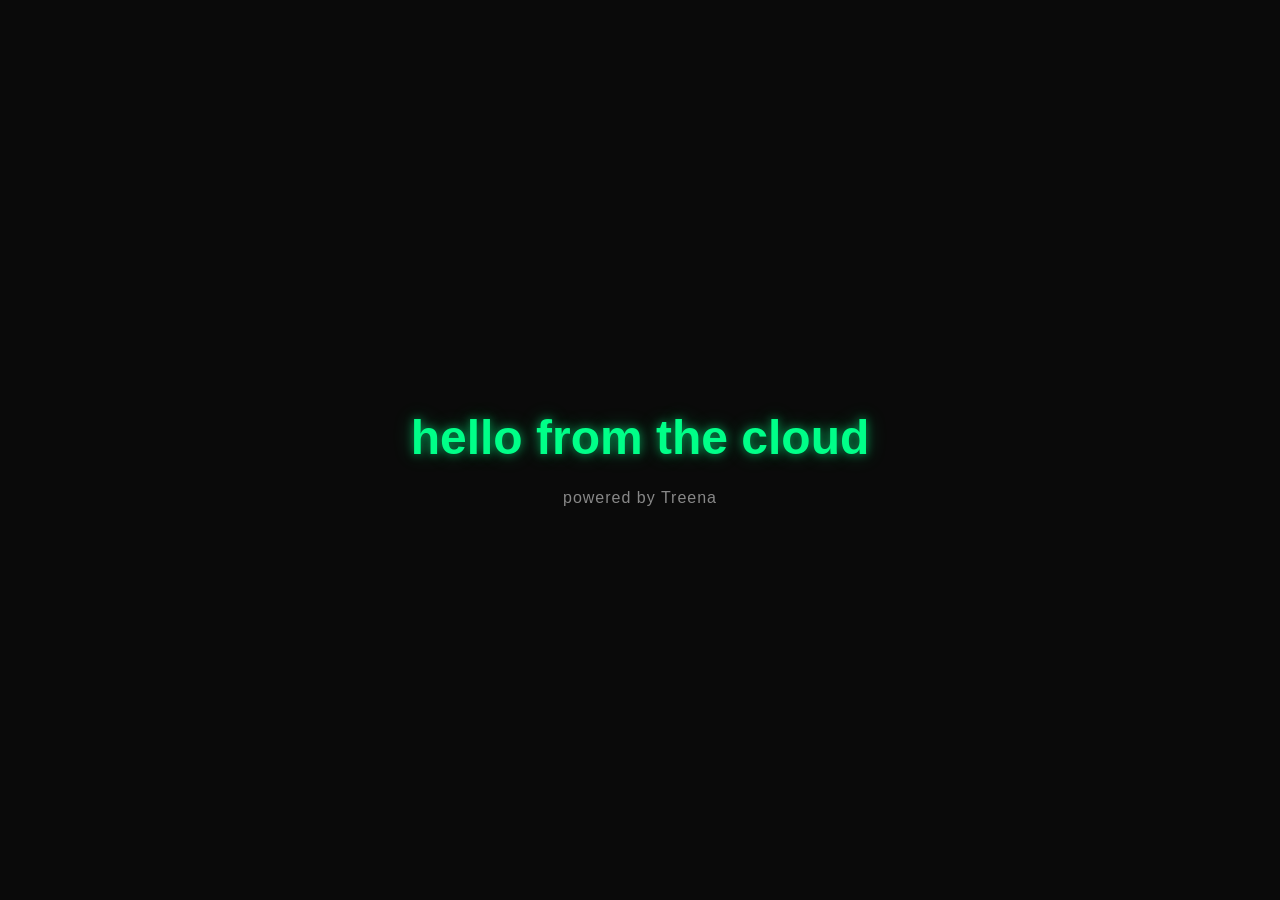
==== commit 75db4750: ""update"" ====
--- a/index.html
+++ b/index.html
@@ -1,286 +1,42 @@
 <!DOCTYPE html>
 <html lang="en">
 <head>
-  <meta charset="UTF-8" />
-  <meta name="viewport" content="width=device-width, initial-scale=1.0" />
-  <title>Treena — Your AI Coding Assistant</title>
-  <link rel="preconnect" href="https://fonts.googleapis.com" />
-  <link rel="preconnect" href="https://fonts.gstatic.com" crossorigin />
-  <link href="https://fonts.googleapis.com/css2?family=Inter:wght@400;500;600;700;800;900&family=Fira+Code:wght@400;500&display=swap" rel="stylesheet" />
-  <link rel="stylesheet" href="styles.css" />
+    <meta charset="UTF-8">
+    <meta name="viewport" content="width=device-width, initial-scale=1.0">
+    <title>Hello from the Cloud</title>
+    <style>
+        body {
+            margin: 0;
+            padding: 0;
+            background-color: #0A0A0A;
+            color: #FFFFFF;
+            font-family: 'Segoe UI', Tahoma, Geneva, Verdana, sans-serif;
+            display: flex;
+            flex-direction: column;
+            justify-content: center;
+            align-items: center;
+            height: 100vh;
+            overflow: hidden;
+        }
+
+        h1 {
+            color: #00FF88;
+            font-weight: bold;
+            font-size: 3rem;
+            margin-bottom: 0.5rem;
+            text-transform: lowercase;
+            text-shadow: 0 0 10px rgba(0, 255, 136, 0.5), 0 0 20px rgba(0, 255, 136, 0.3);
+        }
+
+        p {
+            color: #888;
+            font-size: 1rem;
+            letter-spacing: 1px;
+        }
+    </style>
 </head>
 <body>
-
-  <!-- ───────────── NAV ───────────── -->
-  <nav class="nav" id="nav">
-    <div class="nav__inner">
-      <a class="nav__logo" href="#">
-        <span class="logo-icon">⬡</span> Treena
-      </a>
-      <ul class="nav__links">
-        <li><a href="#features">Features</a></li>
-        <li><a href="#how">How It Works</a></li>
-        <li><a href="#demo">Demo</a></li>
-      </ul>
-      <a class="btn btn--sm" href="#cta">Get Started</a>
-    </div>
-  </nav>
-
-  <!-- ───────────── HERO ───────────── -->
-  <section class="hero" id="hero">
-    <div class="hero__bg-grid"></div>
-    <div class="hero__glow hero__glow--1"></div>
-    <div class="hero__glow hero__glow--2"></div>
-
-    <div class="container hero__inner">
-      <div class="badge fade-up">✦ AI-Powered Dev Assistant</div>
-      <h1 class="hero__title fade-up">
-        Code smarter.<br />
-        Ship <span class="gradient-text">faster.</span>
-      </h1>
-      <p class="hero__sub fade-up">
-        Treena lives inside your workspace — reading files, editing code,
-        running commands, and pushing to git — so you can focus on building,
-        not babysitting.
-      </p>
-      <div class="hero__cta fade-up">
-        <a class="btn btn--lg" href="#cta">Start Building Free</a>
-        <a class="btn btn--ghost btn--lg" href="#how">See How It Works →</a>
-      </div>
-
-      <!-- Terminal mock -->
-      <div class="terminal fade-up">
-        <div class="terminal__bar">
-          <span class="dot dot--red"></span>
-          <span class="dot dot--yellow"></span>
-          <span class="dot dot--green"></span>
-          <span class="terminal__title">treena — workspace</span>
-        </div>
-        <div class="terminal__body">
-          <p><span class="t-dim">$</span> <span class="t-cmd" id="typed-cmd"></span><span class="cursor">▋</span></p>
-          <p class="t-out">✔ Reading <span class="t-file">src/components/Button.tsx</span></p>
-          <p class="t-out">✔ Refactoring to use design-system tokens…</p>
-          <p class="t-out">✔ Running <span class="t-file">npm test</span> — 42 passed, 0 failed</p>
-          <p class="t-out">✔ Committed <span class="t-accent">"feat: button variant polish"</span> → pushed</p>
-          <p class="t-prompt"><span class="t-dim">$</span> <span class="t-accent">Done. What's next?</span></p>
-        </div>
-      </div>
-    </div>
-  </section>
-
-  <!-- ───────────── LOGOS (social proof) ───────────── -->
-  <section class="logos">
-    <div class="container">
-      <p class="logos__label">Built for developers who ship with</p>
-      <div class="logos__row">
-        <span class="logo-pill">React</span>
-        <span class="logo-pill">Node.js</span>
-        <span class="logo-pill">Python</span>
-        <span class="logo-pill">TypeScript</span>
-        <span class="logo-pill">Next.js</span>
-        <span class="logo-pill">Go</span>
-        <span class="logo-pill">Rust</span>
-      </div>
-    </div>
-  </section>
-
-  <!-- ───────────── FEATURES ───────────── -->
-  <section class="features section" id="features">
-    <div class="container">
-      <div class="section-header fade-up">
-        <span class="section-tag">Features</span>
-        <h2 class="section-title">Everything you need.<br />Nothing you don't.</h2>
-        <p class="section-sub">Treena is a full coding teammate that understands your entire codebase — not just the snippet you paste.</p>
-      </div>
-
-      <div class="features__grid">
-
-        <div class="feature-card fade-up">
-          <div class="feature-card__icon">📂</div>
-          <h3>Deep File Intelligence</h3>
-          <p>Treena reads, searches, and writes files across your entire project — following imports, tracing dependencies, and understanding context the way a senior engineer would.</p>
-          <ul class="feature-list">
-            <li>Read any file by relative path</li>
-            <li>Grep across the whole workspace</li>
-            <li>List directories and explore structure</li>
-          </ul>
-        </div>
-
-        <div class="feature-card fade-up feature-card--accent">
-          <div class="feature-card__icon">⚡</div>
-          <h3>Live Command Execution</h3>
-          <p>Run builds, tests, linters, and scripts directly — Treena sees the output and iterates until things pass, no copy-paste required.</p>
-          <ul class="feature-list">
-            <li>npm, npx, node, git and more</li>
-            <li>Reads stdout/stderr to self-correct</li>
-            <li>Bounded & safe execution model</li>
-          </ul>
-        </div>
-
-        <div class="feature-card fade-up">
-          <div class="feature-card__icon">🔀</div>
-          <h3>Native Git Operations</h3>
-          <p>Stage, commit, branch, push, and pull without leaving the conversation. Treena handles the full git lifecycle with authenticated HTTPS remotes.</p>
-          <ul class="feature-list">
-            <li>Inspect diffs & history</li>
-            <li>Write meaningful commit messages</li>
-            <li>Push to GitHub with token auth</li>
-          </ul>
-        </div>
-
-        <div class="feature-card fade-up">
-          <div class="feature-card__icon">✏️</div>
-          <h3>Precise Code Editing</h3>
-          <p>Create and overwrite files with surgical precision. Treena reads before it writes — no hallucinated paths, no dropped context.</p>
-          <ul class="feature-list">
-            <li>Full file create & overwrite</li>
-            <li>Reads current content first</li>
-            <li>Preserves formatting & style</li>
-          </ul>
-        </div>
-
-        <div class="feature-card fade-up">
-          <div class="feature-card__icon">🧠</div>
-          <h3>Codebase-Wide Context</h3>
-          <p>Treena synthesises information across multiple files before responding — so answers actually match your architecture, not a generic template.</p>
-          <ul class="feature-list">
-            <li>Cross-file reasoning</li>
-            <li>Understands project conventions</li>
-            <li>References real code, not guesses</li>
-          </ul>
-        </div>
-
-        <div class="feature-card fade-up feature-card--accent">
-          <div class="feature-card__icon">🚀</div>
-          <h3>Ship-Ready Workflow</h3>
-          <p>From first prompt to production commit in one flow. Treena plans, executes, tests, and ships — a complete dev loop without the back-and-forth.</p>
-          <ul class="feature-list">
-            <li>Plan → code → test → commit</li>
-            <li>Integrated QA & review step</li>
-            <li>Git push to remote on completion</li>
-          </ul>
-        </div>
-
-      </div>
-    </div>
-  </section>
-
-  <!-- ───────────── HOW IT WORKS ───────────── -->
-  <section class="how section" id="how">
-    <div class="container">
-      <div class="section-header fade-up">
-        <span class="section-tag">How It Works</span>
-        <h2 class="section-title">Your idea → production.<br />In one conversation.</h2>
-      </div>
-
-      <div class="steps">
-        <div class="step fade-up">
-          <div class="step__num">01</div>
-          <div class="step__body">
-            <h3>Describe what you want</h3>
-            <p>Tell Treena what to build, fix, refactor, or ship. Plain English — no special syntax, no templates.</p>
-          </div>
-        </div>
-        <div class="step__connector"></div>
-
-        <div class="step fade-up">
-          <div class="step__num">02</div>
-          <div class="step__body">
-            <h3>Treena explores your workspace</h3>
-            <p>She reads relevant files, searches for patterns, and builds a full picture of your codebase before touching a single line.</p>
-          </div>
-        </div>
-        <div class="step__connector"></div>
-
-        <div class="step fade-up">
-          <div class="step__num">03</div>
-          <div class="step__body">
-            <h3>Code is written & tested</h3>
-            <p>Treena writes the changes, runs your test suite, checks the output, and iterates automatically until everything is green.</p>
-          </div>
-        </div>
-        <div class="step__connector"></div>
-
-        <div class="step fade-up">
-          <div class="step__num">04</div>
-          <div class="step__body">
-            <h3>Committed & pushed to git</h3>
-            <p>A clean, descriptive commit lands on your branch. Treena pushes to your remote — ready for review or merge.</p>
-          </div>
-        </div>
-      </div>
-    </div>
-  </section>
-
-  <!-- ───────────── DEMO / CODE SHOWCASE ───────────── -->
-  <section class="demo section" id="demo">
-    <div class="container demo__inner">
-      <div class="demo__copy fade-up">
-        <span class="section-tag">Real interaction</span>
-        <h2 class="section-title">Watch Treena work.</h2>
-        <p>One message. Treena reads the file, spots the bug, fixes it, runs the tests, and commits — in seconds, not minutes.</p>
-        <a class="btn btn--lg" href="#cta">Try It Yourself</a>
-      </div>
-
-      <div class="chat fade-up">
-        <div class="chat__bar">
-          <span class="dot dot--red"></span>
-          <span class="dot dot--yellow"></span>
-          <span class="dot dot--green"></span>
-          <span class="chat__title">Treena Chat</span>
-        </div>
-        <div class="chat__body">
-          <div class="msg msg--user">
-            The login function is broken — users can't sign in. Can you find and fix the bug?
-          </div>
-          <div class="msg msg--treena">
-            <span class="msg__name">Treena</span>
-            On it. Let me read the auth module first…
-            <div class="tool-call">📂 read_file("src/auth/login.ts")</div>
-            Found it — the JWT expiry was set to <code>0</code> instead of <code>"7d"</code>. Fixing now.
-            <div class="tool-call">✏️ write_file("src/auth/login.ts")</div>
-            <div class="tool-call">⚡ npm test -- --grep auth</div>
-            All 12 auth tests passing. Committing the fix.
-            <div class="tool-call">🔀 git commit -m "fix: correct JWT expiry from 0 to 7d"</div>
-            Done ✓ — pushed to <strong>main</strong>. Users can sign in again.
-          </div>
-        </div>
-      </div>
-    </div>
-  </section>
-
-  <!-- ───────────── CTA ───────────── -->
-  <section class="cta-section section" id="cta">
-    <div class="container">
-      <div class="cta-box fade-up">
-        <div class="hero__glow hero__glow--1" style="top:-80px;left:30%;"></div>
-        <span class="section-tag">Get Started</span>
-        <h2>Ready to build with Treena?</h2>
-        <p>Drop Treena into your workspace and start shipping in minutes.</p>
-        <form class="cta-form" onsubmit="handleCta(event)">
-          <input class="cta-form__input" type="email" placeholder="you@yourcompany.com" required />
-          <button class="btn btn--lg" type="submit">Get Early Access</button>
-        </form>
-        <p class="cta-fine">No credit card required. Free for individual developers.</p>
-      </div>
-    </div>
-  </section>
-
-  <!-- ───────────── FOOTER ───────────── -->
-  <footer class="footer">
-    <div class="container footer__inner">
-      <a class="nav__logo" href="#">
-        <span class="logo-icon">⬡</span> Treena
-      </a>
-      <p class="footer__copy">© 2025 Treena. All rights reserved.</p>
-      <div class="footer__links">
-        <a href="#">Privacy</a>
-        <a href="#">Terms</a>
-        <a href="#">GitHub</a>
-      </div>
-    </div>
-  </footer>
-
-  <script src="script.js"></script>
+    <h1>hello from the cloud</h1>
+    <p>powered by Treena</p>
 </body>
-</html>
+</html>
